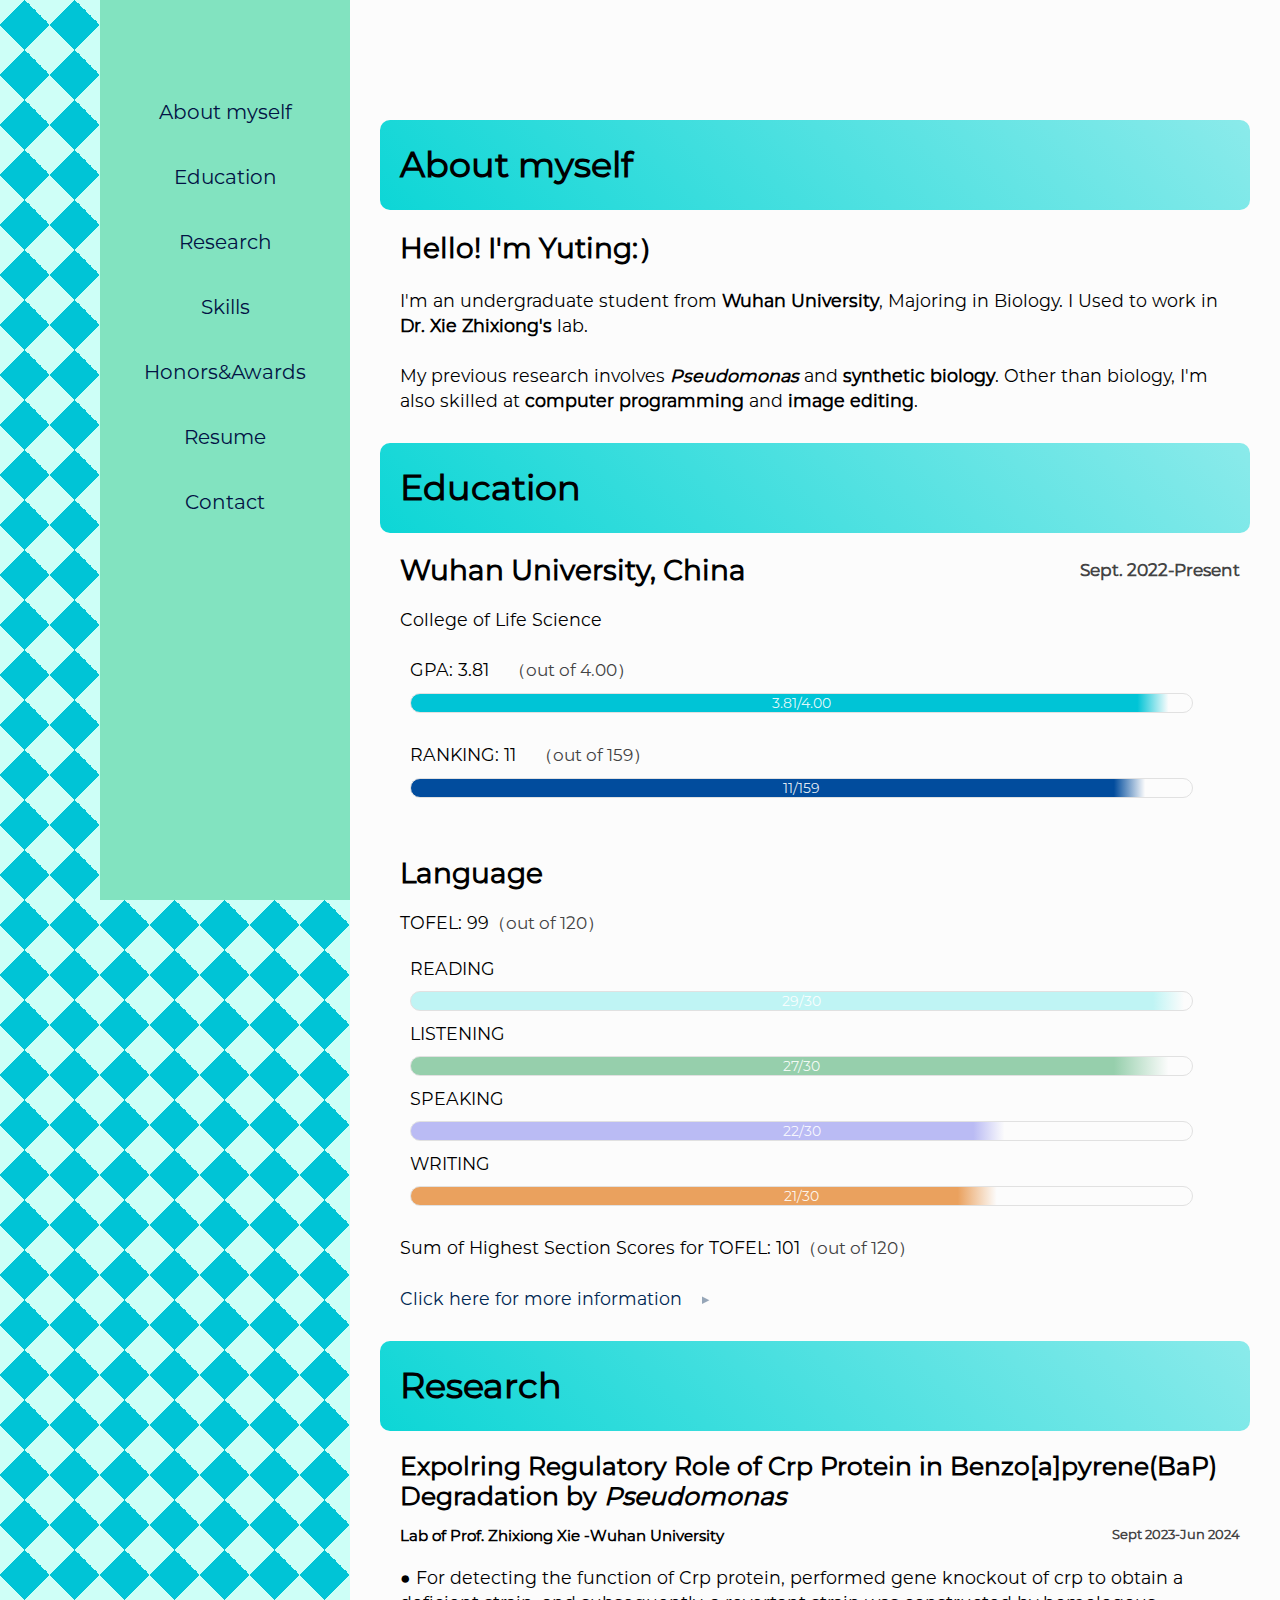
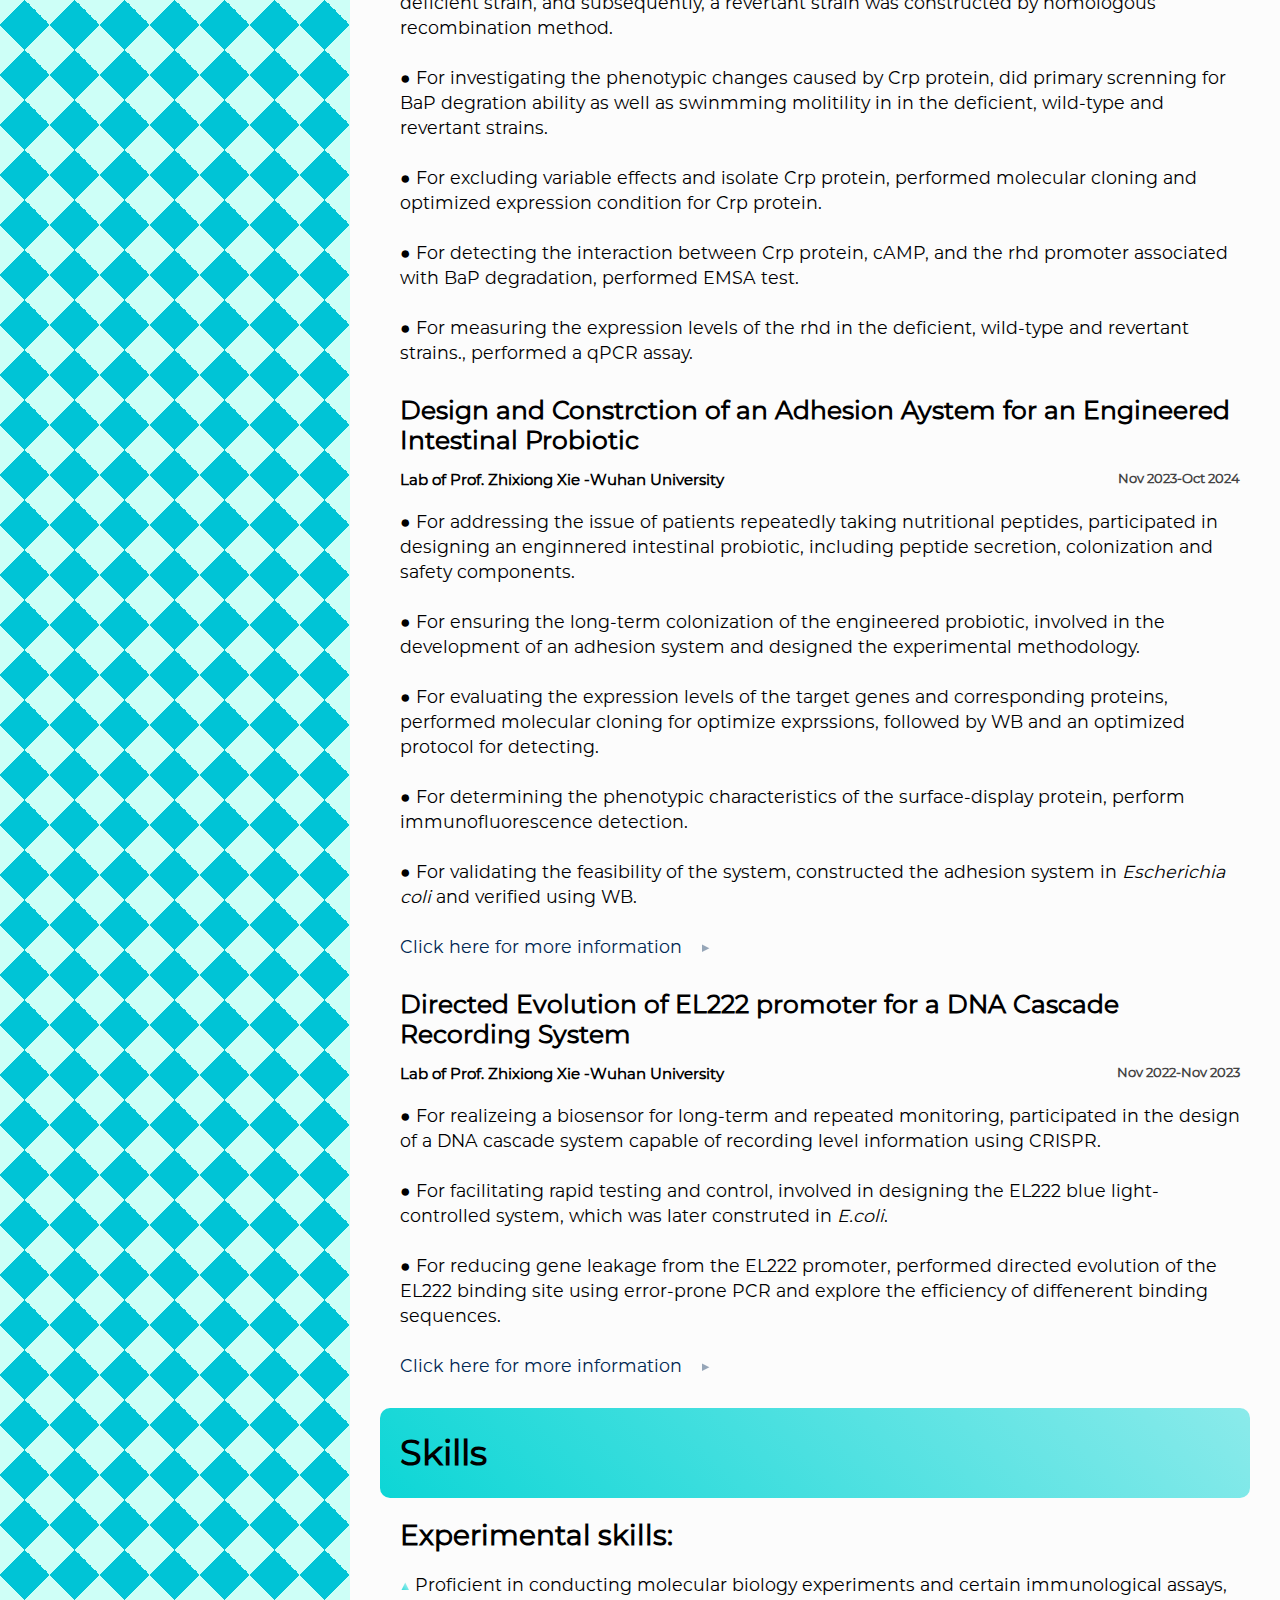
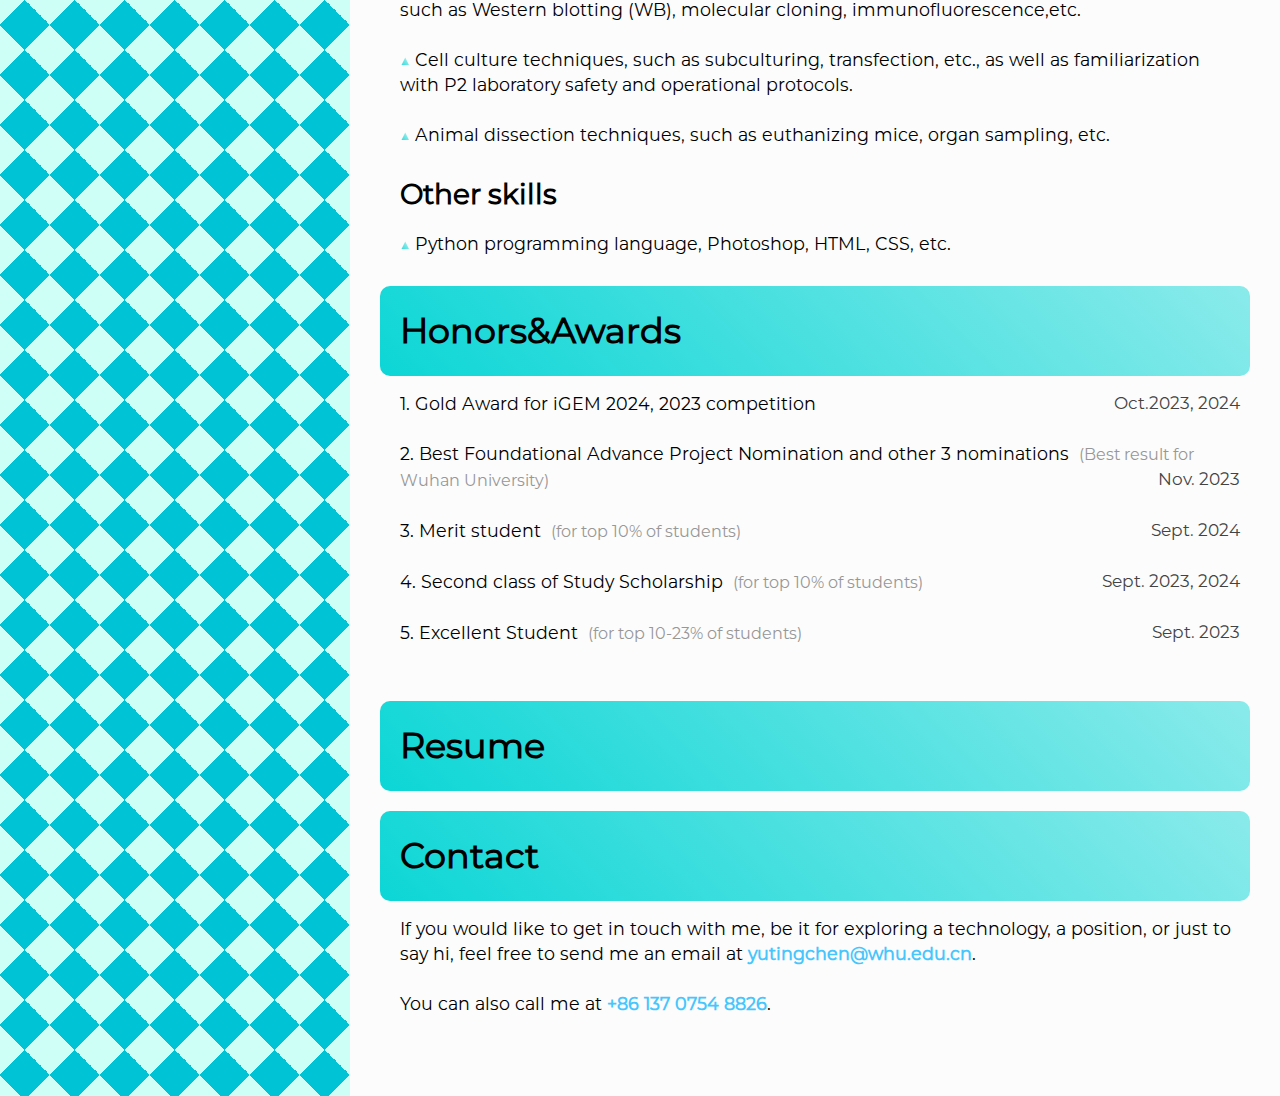
==== index.html @ 960530ab "Add files via upload" ====
<!DOCTYPE html>
<html lang="en">
<head>
    <meta charset="UTF-8">
    <meta name="viewport" content="width=device-width, initial-scale=1.0">
    <meta name="author" content="Yuting Chen">
    <meta name = "description" content="Yuting Chen">
    <title>Yuting Chen's Website</title>
    <link rel="stylesheet"  href="style.css">
</head>
<body>
    <!--       header       -->
    <header> 
        <!--<a href="#" class="logo">Logo</a>-->
        <div id="toggle"  onclick="toggle()"></div>
    </header> 

    <!--       Navigation     -->
    <div id="navigation" >
        <ul>
           <li><a href="#About-myself">About myself</a></li> 
           <li><a href="#Education">Education</a></li> 
           <li><a href="#Research">Research</a></li> 
           <li><a href="#Skills">Skills</a></li> 
           <li><a href="#Honors-Awards">Honors&Awards</a></li>
           <li><a href="#Resume">Resume</a></li> 
           <li><a href="#Contact">Contact</a></li> 
        </ul>
    </div>

    <!-- maintext -->
    <main id="main">
    <section id="About-myself">
        <h1> About myself </h1>
        <h2>Hello! I'm Yuting:） </h2>
        <p>
            I'm an undergraduate student from <b>Wuhan University</b>, Majoring in Biology. I Used to work in <b>Dr. Xie Zhixiong's</b> lab.<br><br>
            My previous research involves <b><em>Pseudomonas</em></b> and <b>synthetic biology</b>. 

            Other than biology, I'm also skilled at <b>computer programming</b> and <b>image editing</b>.
        </p>
    </section>
    <section id="Education">
        <h1> Education </h1>
        <h2>Wuhan University, China<span style=" color: rgb(67, 67, 67); font-size:17px; float:right;position: relative; top: 7px;">Sept. 2022-Present</span></h2>
        <p>College of Life Science<br><br>
        <span class="tag-1">GPA: 3.81</span><span style=" color: rgb(67, 67, 67); font-size:17px;">（out of 4.00）</span>
        </p>
        <div class="rectangle rectangle-GPA">3.81/4.00</div><br>
        <p>
        <span class="tag-1">RANKING: 11</span><span style=" color: rgb(67, 67, 67); font-size:17px;">（out of 159）</span>
        </p>
        <div class="rectangle rectangle-ranking">11/159</div><br>
        <br>
        <h2>Language</h2>
        <p>TOFEL: 99<span style=" color: rgb(67, 67, 67); font-size:17px;">（out of 120）</span></p>
        <p class="tag-2">READING</p>
        <div class="rectangle rectangle-read">29/30</div>
        <p class="tag-2">LISTENING</p>
        <div class="rectangle rectangle-listen">27/30</div>
        <p class="tag-2">SPEAKING</p>
        <div class="rectangle rectangle-speak">22/30</div>
        <p class="tag-2">WRITING</p>
        <div class="rectangle rectangle-write">21/30</div>
        <br>
        <p>Sum of Highest Section Scores for TOFEL: 101<span style=" color: rgb(67, 67, 67); font-size:17px;">（out of 120）</span><br><br>
            <a href="TOEFL-YutingChen.pdf"target="_blank">Click here for more information</a></p>

    
    </section>
    <section id="Research">
        <h1> Research </h1>
        <h2>Expolring Regulatory Role of Crp Protein in Benzo[a]pyrene(BaP) Degradation by <em>Pseudomonas</em> </h2>   
        <h3>Lab of Prof. Zhixiong Xie -Wuhan University   <span style=" color: rgb(67, 67, 67); font-size:13px;float:right;">Sept 2023-Jun 2024</span>  </h3>
        <p>
            ● For detecting the function of Crp protein, performed gene knockout of crp to obtain a deficient strain, and subsequently, a revertant strain was constructed by homologous recombination method.<br><br>
            ● For investigating the phenotypic changes caused by Crp protein, did primary screnning for BaP degration ability as well as swinmming molitility in in the deficient, wild-type and revertant strains.<br><br>
            ● For excluding variable effects and isolate Crp protein, performed molecular cloning and optimized expression condition for Crp protein.<br><br>
            ● For detecting the interaction between Crp protein, cAMP, and the rhd promoter associated with BaP degradation, performed EMSA test.<br><br>
            ● For measuring the expression levels of the rhd  in the deficient, wild-type and revertant strains., performed a qPCR assay.<br>
        </p>
        <h2>Design and Constrction of an Adhesion Aystem for an Engineered Intestinal Probiotic</h2>
        <h3>Lab of Prof. Zhixiong Xie -Wuhan University  <span style=" color: rgb(67, 67, 67); font-size:13px;float:right;">Nov 2023-Oct 2024</span>  </h3>
        <p>
            ● For addressing the issue of patients repeatedly taking nutritional peptides, participated in designing an enginnered intestinal probiotic, including peptide secretion, colonization and safety components.<br><br>
            ● For ensuring the long-term colonization of the engineered probiotic, involved in the development of an adhesion system and designed the experimental methodology.<br><br>
            ● For evaluating the expression levels of the target genes and corresponding proteins, performed molecular cloning for optimize exprssions, followed by WB and an optimized protocol for detecting.<br><br>
            ● For determining the phenotypic characteristics of the surface-display protein, perform immunofluorescence detection.<br><br>
            ● For validating the feasibility of the system, constructed the adhesion system in <em>Escherichia coli</em> and verified using WB.<br><br>
        <a href="https://2024.igem.wiki/whu-china/"target="_blank">Click here for more information</a>
        </p>
        <h2>Directed Evolution of EL222 promoter for a DNA Cascade Recording System</h2>
        <h3>Lab of Prof. Zhixiong Xie -Wuhan University    <span style=" color: rgb(67, 67, 67); font-size:13px;float:right;">Nov 2022-Nov 2023</span></h3>
        <p>
            ● For realizeing a biosensor for long-term and repeated monitoring, participated in the design of a DNA cascade system capable of recording level information using CRISPR.<br><br>
            ● For facilitating rapid testing and control, involved in designing the EL222 blue light-controlled system, which was later construted in <em>E.coli</em>.<br><br>
            ● For reducing gene leakage from the EL222 promoter, performed directed evolution of the EL222 binding site using error-prone PCR and explore the efficiency of diffenerent binding sequences.<br><br>
            <a href="https://2023.igem.wiki/whu-china/"target="_blank">Click here for more information</a>
        </p>
    </section>

    <section id="Skills">
        <h1> Skills </h1>
        <h2>Experimental skills:</h2>
        <p><span class="gradient-text">▲</span> Proficient in conducting molecular biology experiments and certain immunological assays, such as Western blotting (WB), molecular cloning, immunofluorescence,etc.<br><br>
           <span class="gradient-text">▲</span> Cell culture techniques, such as subculturing, transfection, etc., as well as familiarization with P2 laboratory safety and operational protocols.<br><br>
           <span class="gradient-text">▲</span> Animal dissection techniques, such as euthanizing mice, organ sampling, etc.<br>
        </p>
        <h2>Other skills</h2>
        <p><span class="gradient-text">▲</span> Python programming language, Photoshop, HTML, CSS, etc.
        </p>
    </section>

    <section id="Honors-Awards">
        <h1> Honors&Awards </h1>
        <p> 1. Gold Award for iGEM 2024, 2023 competition<span style=" color: rgb(67, 67, 67); font-size:17px; float:right; top: 1px;">Oct.2023, 2024</span>     <br><br>
            2. Best Foundational Advance Project Nomination and other 3 nominations <span class="Supplementary">(Best result for Wuhan University)</span><span style=" color: rgb(67, 67, 67); font-size:17px; float:right; top: 1px;">Nov. 2023</span><br><br>
            3. Merit student <span class="Supplementary">(for top 10% of students)</span><span style=" color: rgb(67, 67, 67); font-size:17px; float:right; top: 1px;">Sept. 2024</span><br><br>
            4. Second class of Study Scholarship <span class="Supplementary">(for top 10% of students)</span><span style=" color: rgb(67, 67, 67); font-size:17px; float:right; top: 1px;">Sept. 2023, 2024</span><br><br>
            5. Excellent Student <span class="Supplementary">(for top 10-23% of students)</span><span style=" color: rgb(67, 67, 67); font-size:17px; float:right; top: 1px;">Sept. 2023</span><br><br>
             </p>
    </section>    
    <section id="Resume">
        <h1> Resume </h1>
    </section>  
    <section id="Contact">
        <h1> Contact </h1>
        <p>If you would like to get in touch with me, be it for exploring a technology, a position, or just to say hi, feel free to send me an email at <span style="font-weight: bold; color: rgb(70, 198, 253);">yutingchen@whu.edu.cn</span>.<br><br>
        You can also call me at <span style="font-weight: bold; color: rgb(70, 198, 253);">+86 137 0754 8826</span>.
        </p>
     
    </section>     
    </main>
    <!--maintext-->
    <footer>
    </footer>
    <!-- 引用外部 JavaScript 文件 -->
    <script src="script.js"></script>
</body>
</html>
---- style.css ----
/* 导入自定义字体 */
@font-face {
  font-family: 'Montserrat-Regular'; /* 给自定义字体起个名字 */
  src: url('Montserrat-Regular.otf') format('woff2');    /* 设置字体文件的路径 */
  font-weight: normal;  /* 设置字体粗细 */
  font-style: normal;   /* 设置字体样式 */
}

*{
    padding:0;
    margin:0;
    box-sizing:border-box;
}
header
{
  position: fixed;  /*  使得header永远在上面    */
  top: 0;
  left: 0;
  height:80px;
  width: 100%;
  background-color: rgba(5, 79, 94, 0.8);
  display:flex;
  justify-content:space-between;
  padding: 40px  100px;
  z-index:10000;                        /*z-index 是一个控制元素堆叠顺序*/                     
  transform:translateY(-100%);          /* 初始时让 header 从视口上方隐藏 */
  opacity:0;                            /*初始状态透明*/
  transition: transform 0.6s ease-in-out, opacity 1s ease-in-out;   /* 渐变 */
}
header.show{
    transform:translateY(0);             /* 激活后，header 滑动到正常位置 */
    opacity: 1;
}


/* Toggle button */
header #toggle
{
    position:absolute;             /*相对于header定位*/
    width:30px;
    height:30px;
    top:20px;                       /* 定位到父元素的垂直中心线 */
    /*transform:translateY(-50%);   */
    cursor:pointer;                   /*改变鼠标指针的样式。它通常用于链接可交互元素*/
    transition: transform 0.6s ease-in-out;   /*添加过度效果  */
  }
header #toggle:before {
    content:"";
    position:absolute;
    top: 7px;
    width: 30px;
    height:3px;
    background: #FCF8EC;
    transition: box-shadow 0.6s ease,background-color 0.6s ease; /*transform 0.6s ease-in-out, left 0.3s ease-in-out; /* 确保伪元素也有过渡 */
}

header #toggle:after{
  content:"";
  position:absolute;
  top: 25px;
  width: 30px;
  height:3px;
  background: #FCF8EC;
  transition: box-shadow 0.6s ease,background-color 0.6s ease; /*transform 0.6s ease-in-out, left 0.3s ease-in-out; /* 确保伪元素也有过渡 */
}

/*Toggle active  
header #toggle.active:before {
  /*transform: translateX(200px);
  top: 50%;
  left: 50%;
  transform: translate(-50%, -50%) rotate(45deg) ;    
  box-shadow:0 0 15px 5px rgba(156, 255, 253, 0.797);
}

header #toggle.active:after {
  /*transform: translateX(200px);
  /*top: 50%;
  left: 50%;
  transform: translate(-50%, -50%) rotate(-45deg) ;    
  box-shadow:0 0 15px 5px rgba(156, 255, 253, 0.797);
}          */       
header #toggle:hover:before,
header #toggle:hover:after{
  box-shadow: 0 0 15px 5px rgba(255, 255, 255, 0.914)
}

/*改变为只有header的toggle移动*/
header #toggle.active{
  transform: translateX(200px);
}


/*--------------Navigation-------------------*/
#navigation{
  position:fixed;
  top:80px;
  left:-200px;      /*默认隐藏*/
  width: 300px;
  height:100vh;    /* vh表示视口高度 */
  background-color: rgb(130, 227, 192);
  transition:left 0.6s ease;
}
#navigation ul{
  list-style-type:none;   /*去掉默认原点*/
  margin:50px 0 0 0;
}
#navigation ul li{   
  margin:40px 20px 40px 20px;   /*给每个列表增添间距*/
}

#navigation ul li a{
  text-decoration:none;
  color:#021345;
  font-family:"Montserrat-Regular";
  font-size:20px;
  line-height:25px;
  position:relative;     /* 为了让伪元素相对于a元素定位 */
}
/*hover颜色变化*/
#navigation ul li a:hover{
  color:#ffffff;
}
/* 鼠标悬停时添加下划线，带有动画效果 */
#navigation ul li a::after {
  content: '';
  position: absolute;
  bottom: 0;
  left: 0;
  width: 100%;
  height: 2px;
  background-color: rgb(234, 251, 252);
  transform: scaleX(0);
  transform-origin: bottom right;
  transition: transform 0.3s ease-in-out;
}
#navigation ul li a:hover::after{
  transform: scaleX(1);
  transform-origin: bottom left;
}

#navigation.active{
  left:0;
}

/*----------------- Main content------------------- */
main{
  position:relative;
  width:100%;
  min-height:100vh;
  padding:100px 30px 70px 30px;
  background-color: rgb(252, 252, 252);
  transition: transform 0.6s ease-in-out, left 0.3s ease-in-out;
}
main.active{
  transform: translateX(200px);
}
body{
  font-family:"Montserrat-Regular";
  background: linear-gradient(135deg, rgb(205, 255, 247)25%, transparent 25%) 0 0,
              linear-gradient(225deg, rgb(205, 255, 247) 25%, transparent 25%) 0 0,
              linear-gradient(45deg, rgb(207, 255, 247) 25%, transparent 25%) 0 0,
              linear-gradient(315deg, rgb(205, 255, 247) 25%, transparent 25%) 0 0;
    background-size: 50px 50px;
    background-color: rgb(0, 196, 214); /* 背景 */
}
p{
  font-size:17.5px;
  padding:10px 10px 10px 20px;
  line-height:25px;
  font-family:"Montserrat-Regular";
}
h1{
  font-size:35px;
  line-height:2;
  padding:10px 20px 10px 20px;
  margin:20px 0 0 0;
  background: linear-gradient(45deg, #01d4d4, #fdfdfd);
  border-radius:10px;
  background-size: 200% 200%;
  animation: gradientMove 3s infinite alternate;
  font-weight:bold;
}
/*h1动态效果*/
@keyframes gradientMove {
  0% { background-position: 0% 50%; }
  100% { background-position: 100% 50%; }
}
h2{
  font-size:28px;
  padding:20px 10px 10px 20px;
  font-family:"Montserrat-Regular";
}
a{
  text-decoration: none; /* 去掉下划线 */
  color:#002853;
  position: relative; /* 为伪元素的绝对定位提供相对定位基准 */
}
a::after {
  content: "▶"; /* 右箭头 */
  position: absolute;
  left: 300px; /* 初始位置 */
  opacity: 0.4; /* 默认隐藏 */
  transition: transform 0.3s ease, opacity 0.3s ease;
  transform: translateX(0); /* 初始位置 */
}
a:hover {
  color: #0056b3; /* 悬停时变色 */
}
a:hover::after {
  transform: translateX(100px); /* 初始位置 */ /* 向右移动 */
  opacity: 1; /* 显示箭头 */
}

.gradient-text {
  background: linear-gradient(45deg, #01d4d4, #fdfdfd);
  -webkit-background-clip: text;
  -webkit-text-fill-color: transparent;
  display: inline-block; /* 让文字不换行 */
  white-space: nowrap; /* 防止自动换行 */
  line-height: 1; /* 让行距与字体高度一致 */
}
.Supplementary{
  font-size:16px;
  color: rgb(151, 151, 151);
  margin-left:5px;
}

/*Education部分*/
.rectangle {
  margin-top:0px;
  padding-top:0px;
  margin-left:30px;
  width: 90%;               /* 长方形宽度 */
  height: 20px;              /* 长方形高度 */
  border: 1.5px solid rgb(225, 225, 225);    /* 细边框 */
  border-radius:10px;

  display:flex;
  justify-content:center;
  align-items:center;
  text-align:center;
  font-size:14px;
}
.rectangle-GPA{
  background: linear-gradient(to right, 
                              rgb(0, 196, 214) 93%,  /* 80% 部分为蓝色 */
                              rgba(0, 196, 214, 0)97%,  /* 1/3 部分为透明 */
                              rgba(0, 196, 214, 0) 100%);
  color:rgba(255, 255, 255, 0.901);
}
.rectangle-ranking{
  background: linear-gradient(to right, 
                              rgb(1, 76, 157) 90%,  /* 80% 部分为蓝色 */
                              rgba(1, 76, 157, 0)94%,  /* 1/3 部分为透明 */
                              rgba(1, 76, 157, 0) 100%);
  color:rgba(255, 255, 255, 0.901);
}
.rectangle-read{
  background: linear-gradient(to right, 
                              rgb(191, 244, 244) 95%, 
                              rgba(191, 244, 244, 0)99%,  
                              rgba(191, 244, 244, 0) 100%);
  color:rgba(255, 255, 255, 0.901);
}
.rectangle-listen{
  background: linear-gradient(to right, 
                              rgb(150, 207, 172) 90%, 
                              rgba(150, 207, 172, 0)97%,  
                              rgba(150, 207, 172, 0) 100%);
  color:rgba(255, 255, 255, 0.901);
}
.rectangle-speak{
  background: linear-gradient(to right, 
                              rgb(186, 187, 244) 72%, 
                              rgba(186, 187, 244, 0)76%,  
                              rgba(186, 187, 244, 0) 100%);
  color:rgba(255, 255, 255, 0.901);
}
.rectangle-write{
  background: linear-gradient(to right, 
                              rgb(234, 161, 94) 70%, 
                              rgba(234, 161, 94, 0)75%,  
                              rgba(234, 161, 94, 0) 100%);
  color:rgba(255, 255, 255, 0.901);
}
.tag-1{
  padding:10px 20px 0 10px;
}
.tag-2{
  padding-left:30px;
}

#Research h2{
  font-size:25px;
}
#Research h3{
  font-size:15px;
  padding:5px 10px 10px 20px;
}
#Honors-Awards p{
  margin-top:5px;
}
#Contact p{
  margin-top:5px;
}

/* 响应式设计-PC端 */
@media (min-width:820px){
  #navigation{
    top:0;
    height:100vh;
    left:100px;
    width:250px;
    padding-top:50px;
  }
  #navigation ul{
    text-align:center;
  }
  main{
    width: calc(100% - 350px); /* 让内容自适应，避免溢出 */
    margin-left: 350px; /* 保证和导航栏对齐 */
    max-width: 1200px;
    transition: none; /* 取消动画，防止跳动 */
    overflow-x: hidden; /* 防止水平滚动条 */
  }
  header #toggle{
    display:none;
  }
  header{
    top:-200px;
  }
}

@media (min-width:1400px){
  main{
    padding-right:100px;
    padding-left:100px;
  }
}
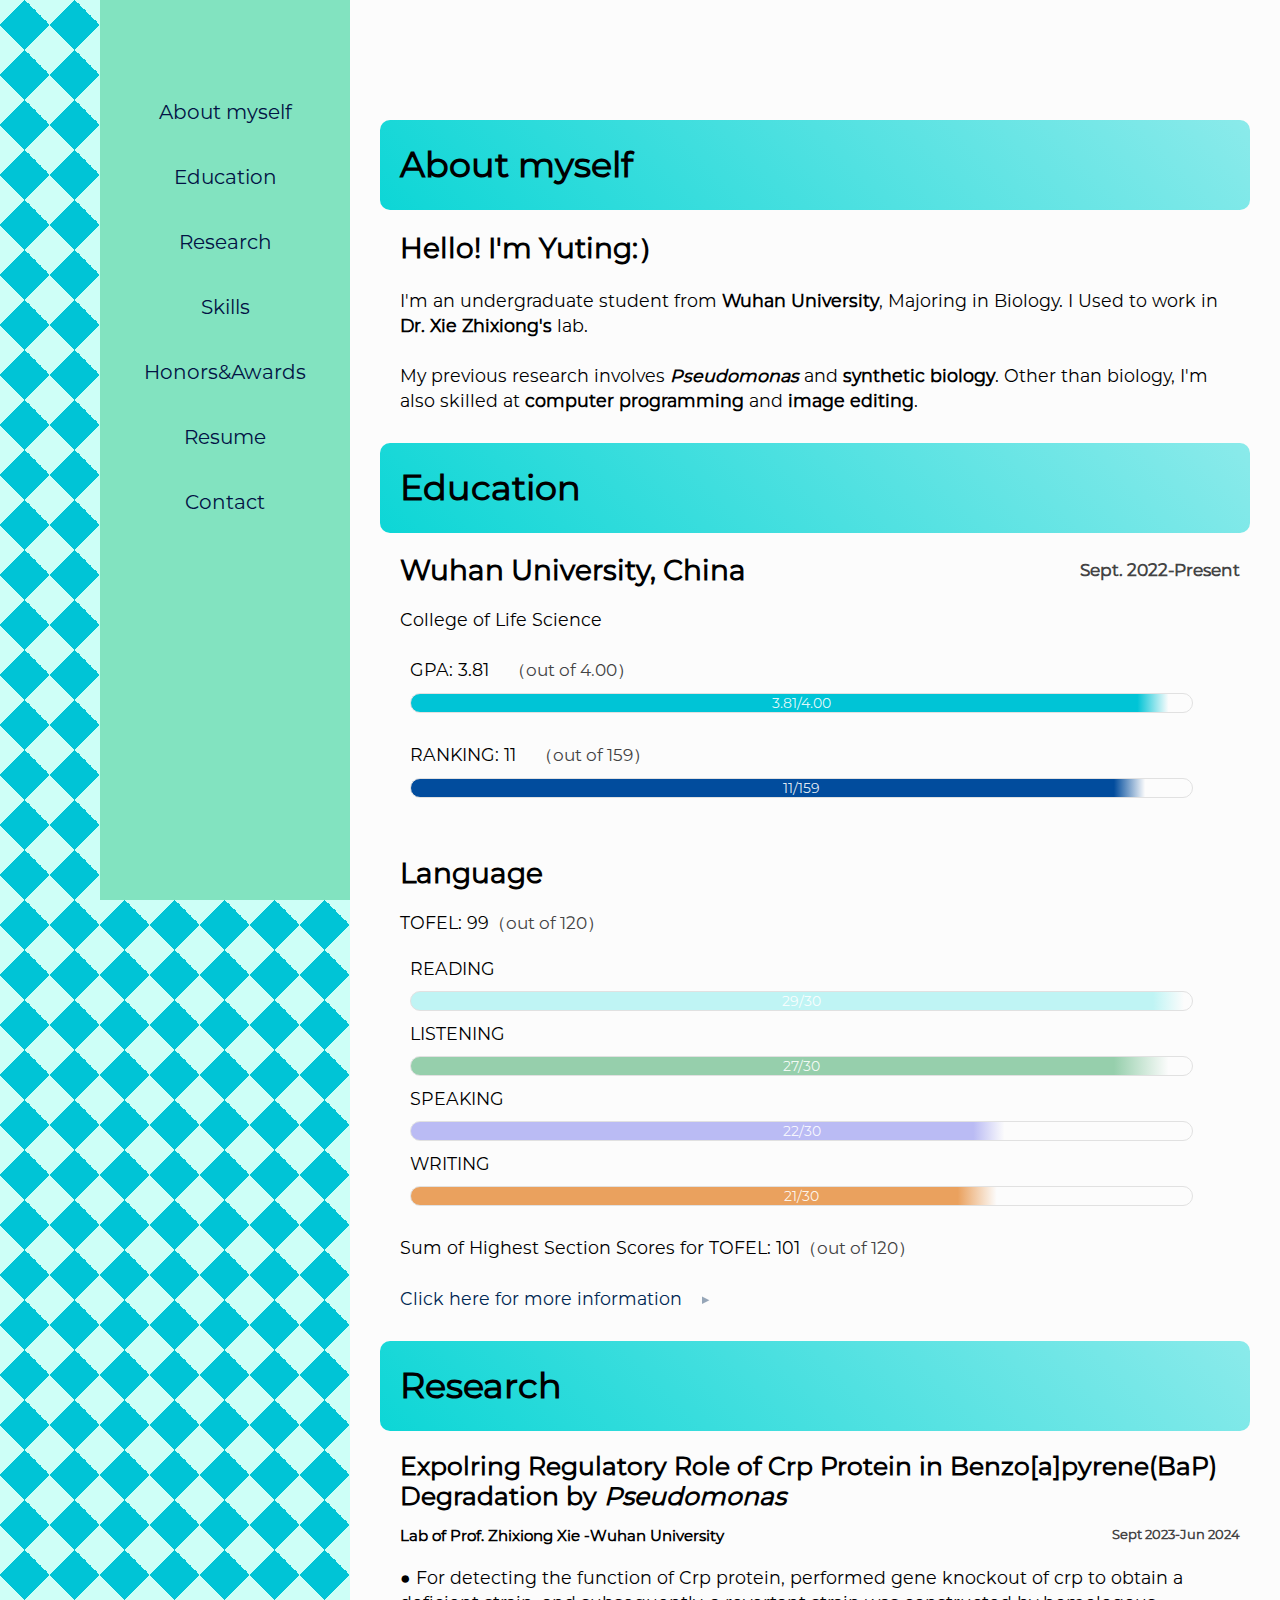
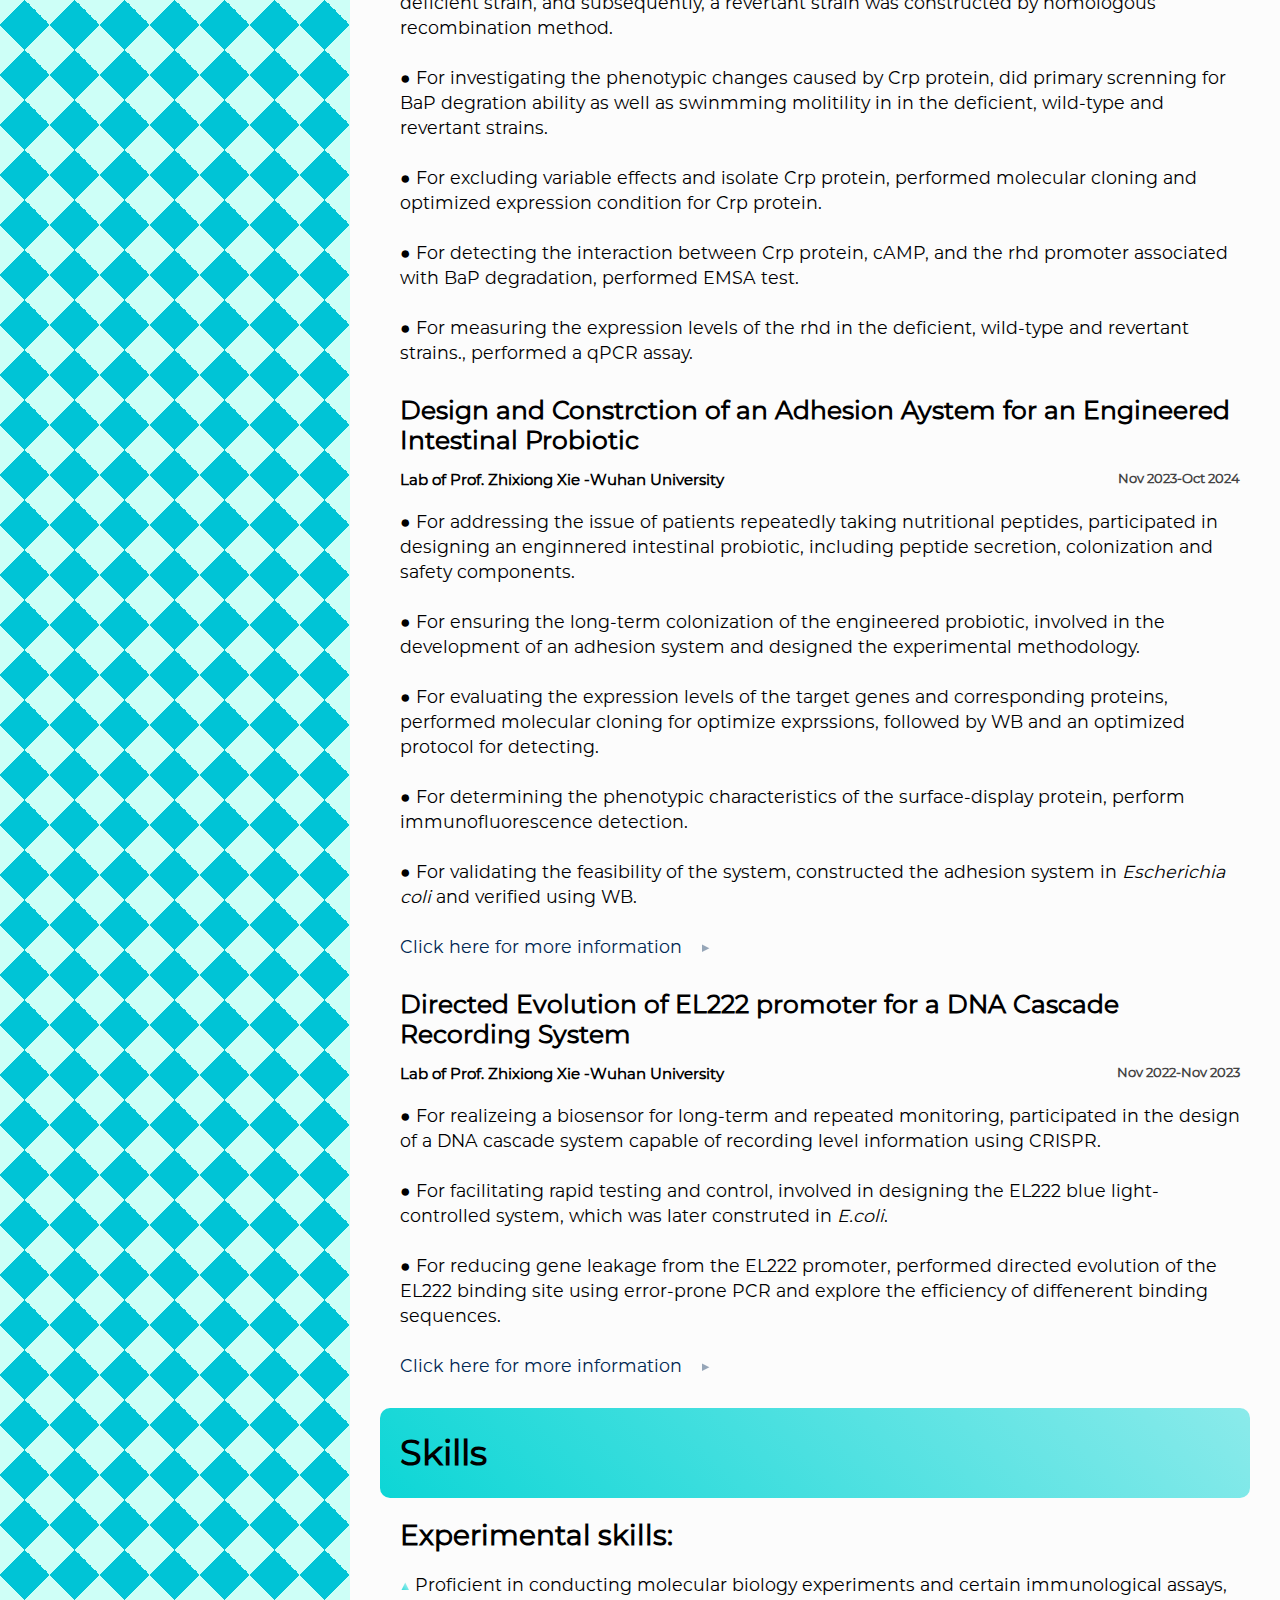
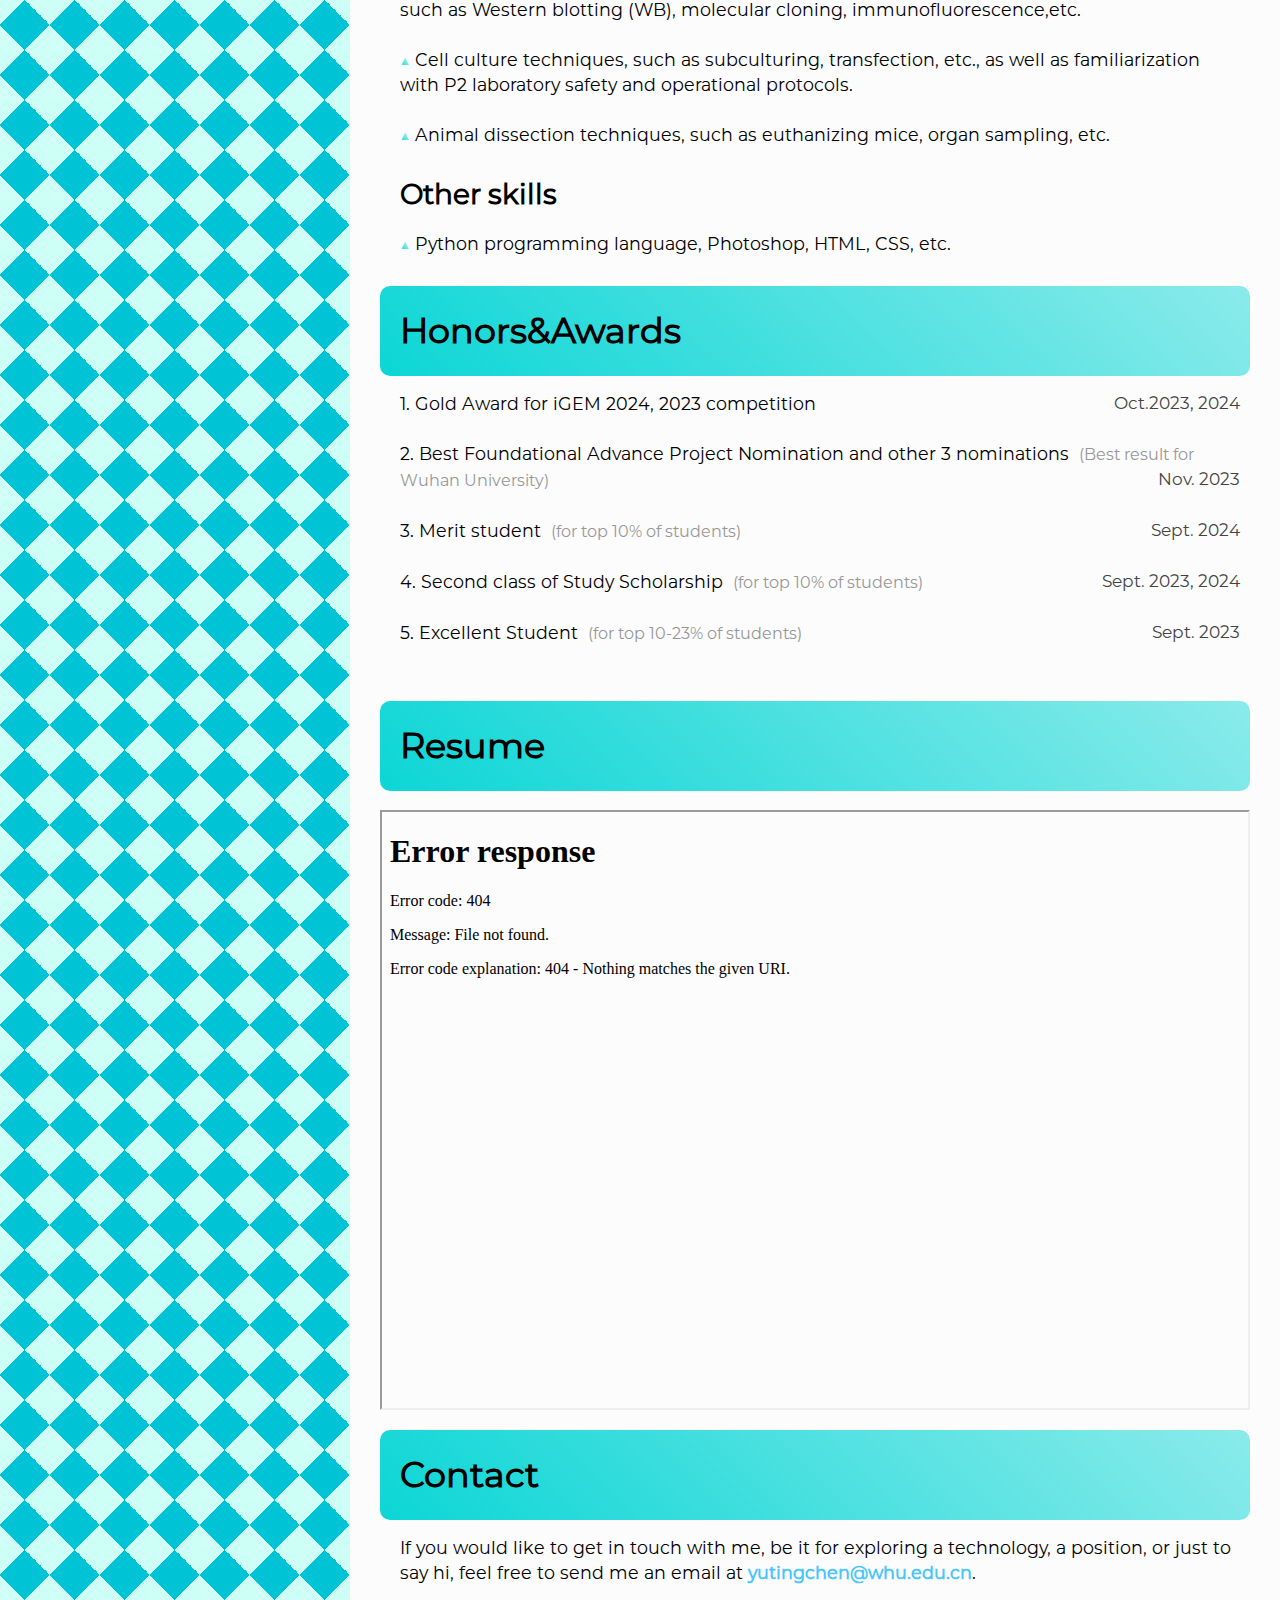
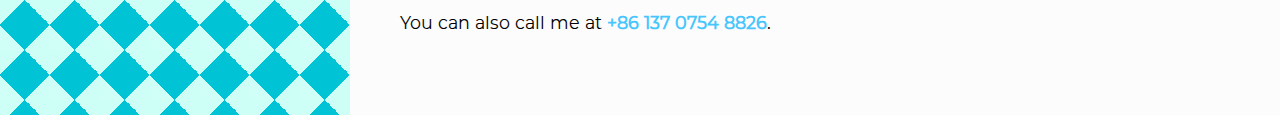
==== commit e3602952: "1234" ====
--- a/index.html
+++ b/index.html
@@ -6,6 +6,7 @@
     <meta name="author" content="Yuting Chen">
     <meta name = "description" content="Yuting Chen">
     <title>Yuting Chen's Website</title>
+    <link rel="icon" type="image/png" href="Logo.png">
     <link rel="stylesheet"  href="style.css">
 </head>
 <body>
@@ -122,6 +123,10 @@
     </section>    
     <section id="Resume">
         <h1> Resume </h1>
+        <br>
+        <div class="pdf-container">
+        <iframe src="CV-Yuting Chen.pdf" width="100%" height="600px"></iframe>
+        </div>
     </section>  
     <section id="Contact">
         <h1> Contact </h1>
--- a/style.css
+++ b/style.css
@@ -301,6 +301,11 @@
 #Honors-Awards p{
   margin-top:5px;
 }
+.pdf-container {
+  display: flex;
+  justify-content: center; /* 水平居中 */
+  align-items: center; /* 垂直居中 */
+}
 #Contact p{
   margin-top:5px;
 }
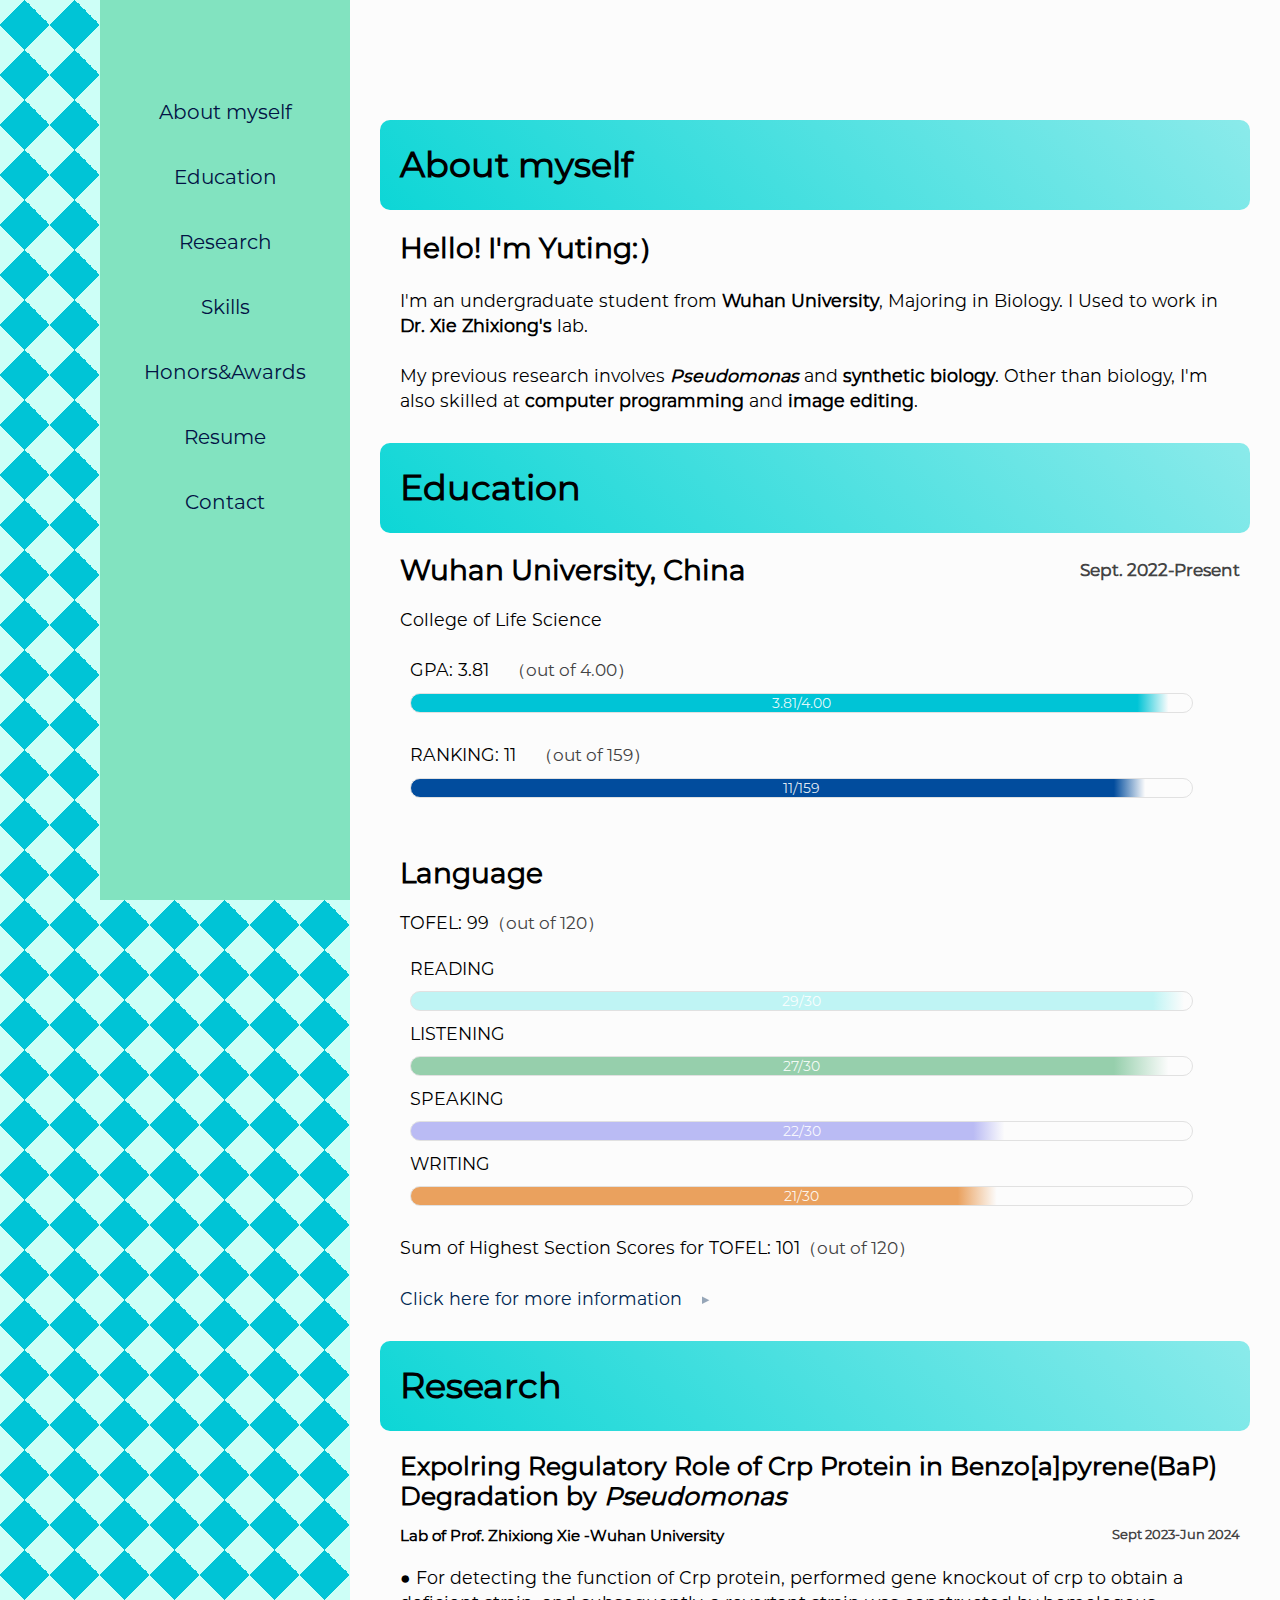
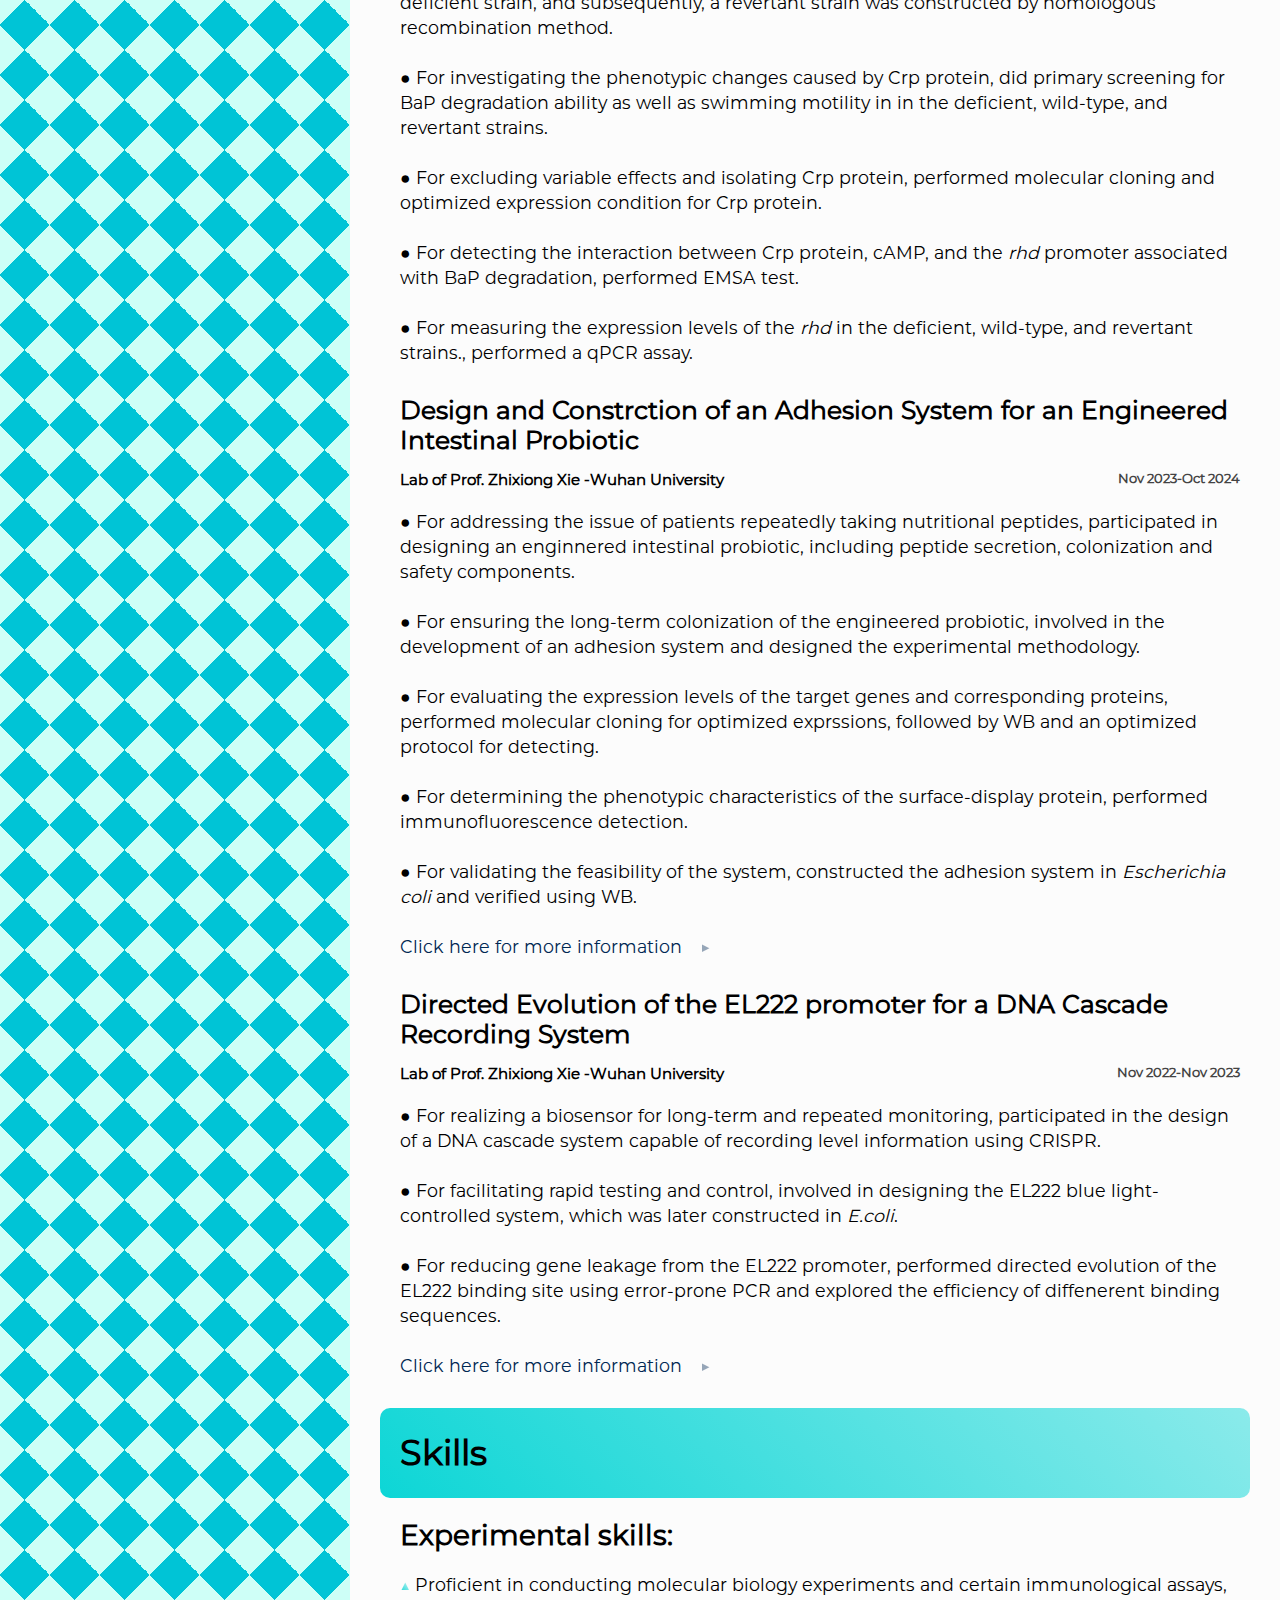
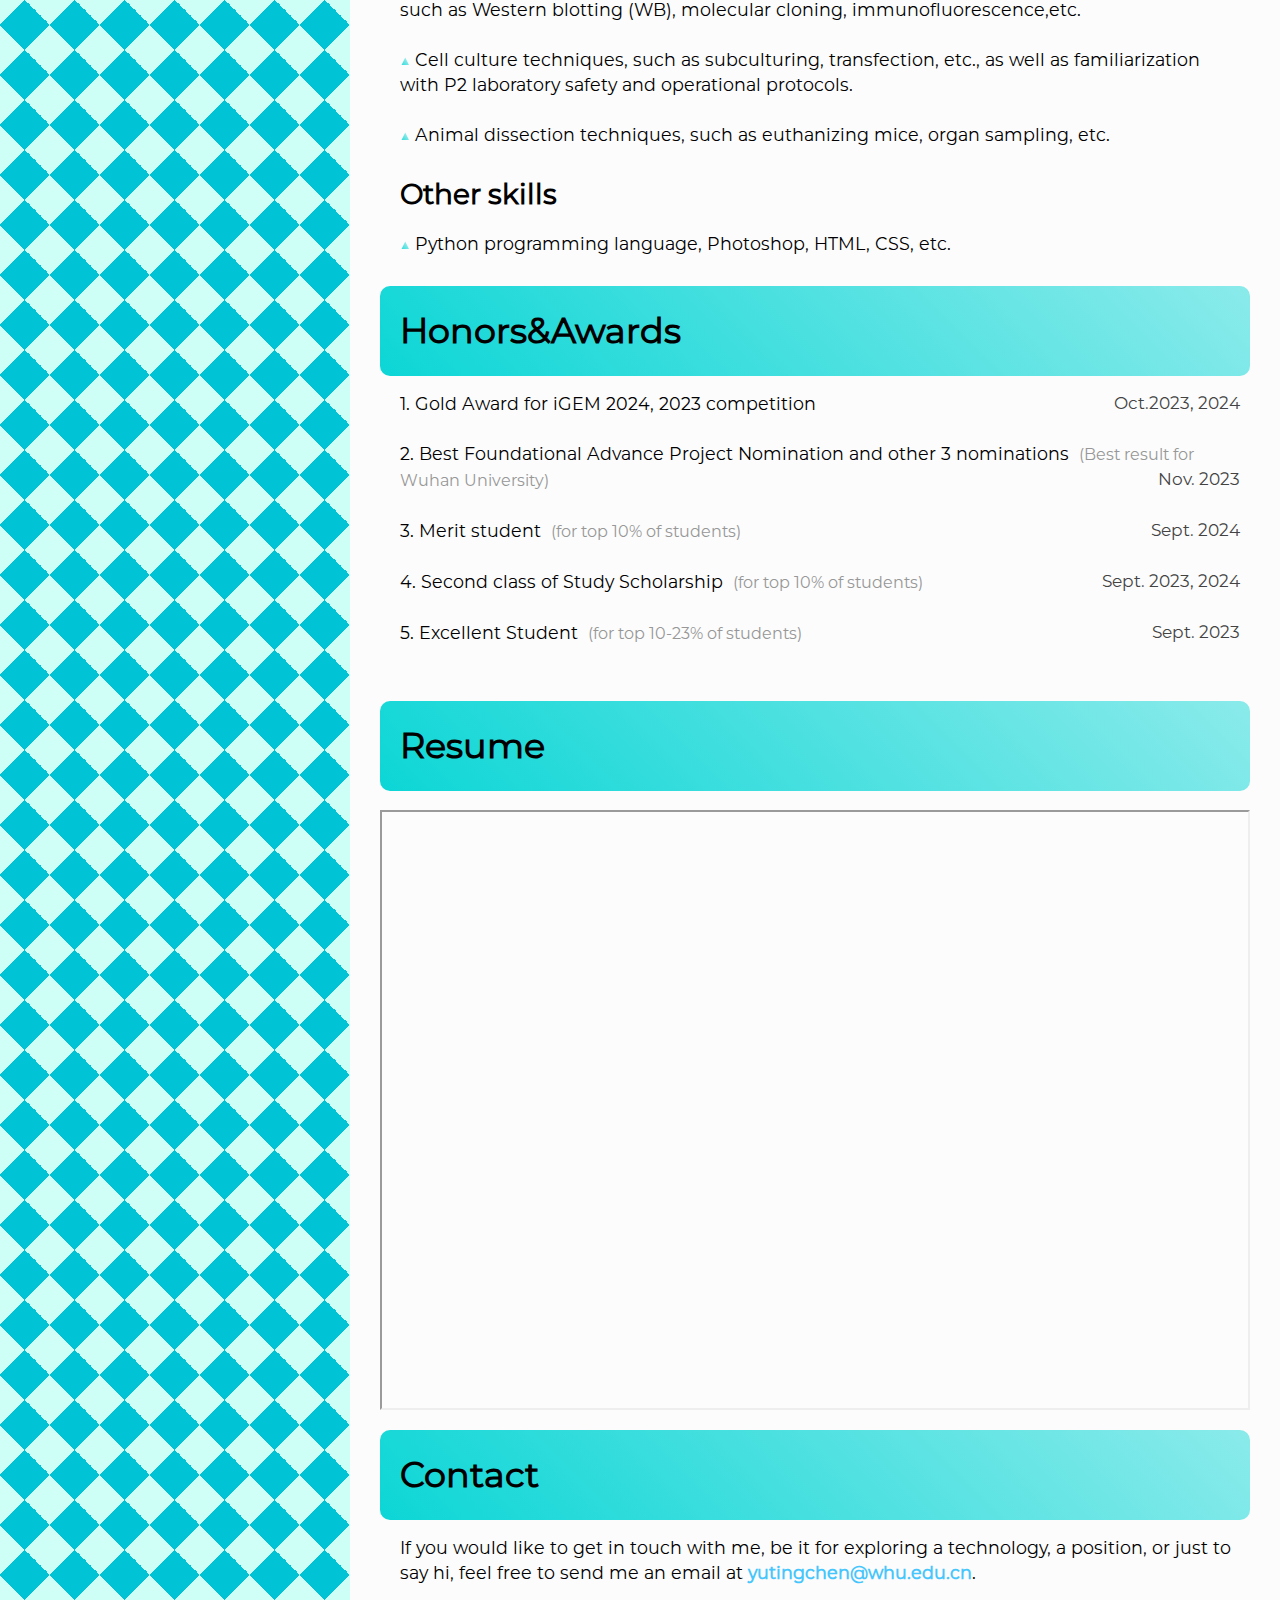
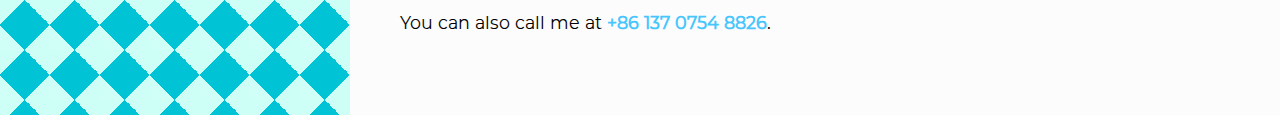
==== commit 36c4eb90: "11111" ====
--- a/index.html
+++ b/index.html
@@ -75,27 +75,27 @@
         <h3>Lab of Prof. Zhixiong Xie -Wuhan University   <span style=" color: rgb(67, 67, 67); font-size:13px;float:right;">Sept 2023-Jun 2024</span>  </h3>
         <p>
             ● For detecting the function of Crp protein, performed gene knockout of crp to obtain a deficient strain, and subsequently, a revertant strain was constructed by homologous recombination method.<br><br>
-            ● For investigating the phenotypic changes caused by Crp protein, did primary screnning for BaP degration ability as well as swinmming molitility in in the deficient, wild-type and revertant strains.<br><br>
-            ● For excluding variable effects and isolate Crp protein, performed molecular cloning and optimized expression condition for Crp protein.<br><br>
-            ● For detecting the interaction between Crp protein, cAMP, and the rhd promoter associated with BaP degradation, performed EMSA test.<br><br>
-            ● For measuring the expression levels of the rhd  in the deficient, wild-type and revertant strains., performed a qPCR assay.<br>
+            ● For investigating the phenotypic changes caused by Crp protein, did primary screening for BaP degradation ability as well as swimming motility in in the deficient, wild-type, and revertant strains.<br><br>
+            ● For excluding variable effects and isolating Crp protein, performed molecular cloning and optimized expression condition for Crp protein.<br><br>
+            ● For detecting the interaction between Crp protein, cAMP, and the <em>rhd</em> promoter associated with BaP degradation, performed EMSA test.<br><br>
+            ● For measuring the expression levels of the <em>rhd</em>  in the deficient, wild-type, and revertant strains., performed a qPCR assay.<br>
         </p>
-        <h2>Design and Constrction of an Adhesion Aystem for an Engineered Intestinal Probiotic</h2>
+        <h2>Design and Constrction of an Adhesion System for an Engineered Intestinal Probiotic</h2>
         <h3>Lab of Prof. Zhixiong Xie -Wuhan University  <span style=" color: rgb(67, 67, 67); font-size:13px;float:right;">Nov 2023-Oct 2024</span>  </h3>
         <p>
             ● For addressing the issue of patients repeatedly taking nutritional peptides, participated in designing an enginnered intestinal probiotic, including peptide secretion, colonization and safety components.<br><br>
             ● For ensuring the long-term colonization of the engineered probiotic, involved in the development of an adhesion system and designed the experimental methodology.<br><br>
-            ● For evaluating the expression levels of the target genes and corresponding proteins, performed molecular cloning for optimize exprssions, followed by WB and an optimized protocol for detecting.<br><br>
-            ● For determining the phenotypic characteristics of the surface-display protein, perform immunofluorescence detection.<br><br>
+            ● For evaluating the expression levels of the target genes and corresponding proteins, performed molecular cloning for optimized exprssions, followed by WB and an optimized protocol for detecting.<br><br>
+            ● For determining the phenotypic characteristics of the surface-display protein, performed immunofluorescence detection.<br><br>
             ● For validating the feasibility of the system, constructed the adhesion system in <em>Escherichia coli</em> and verified using WB.<br><br>
         <a href="https://2024.igem.wiki/whu-china/"target="_blank">Click here for more information</a>
         </p>
-        <h2>Directed Evolution of EL222 promoter for a DNA Cascade Recording System</h2>
+        <h2>Directed Evolution of the EL222 promoter for a DNA Cascade Recording System</h2>
         <h3>Lab of Prof. Zhixiong Xie -Wuhan University    <span style=" color: rgb(67, 67, 67); font-size:13px;float:right;">Nov 2022-Nov 2023</span></h3>
         <p>
-            ● For realizeing a biosensor for long-term and repeated monitoring, participated in the design of a DNA cascade system capable of recording level information using CRISPR.<br><br>
-            ● For facilitating rapid testing and control, involved in designing the EL222 blue light-controlled system, which was later construted in <em>E.coli</em>.<br><br>
-            ● For reducing gene leakage from the EL222 promoter, performed directed evolution of the EL222 binding site using error-prone PCR and explore the efficiency of diffenerent binding sequences.<br><br>
+            ● For realizing a biosensor for long-term and repeated monitoring, participated in the design of a DNA cascade system capable of recording level information using CRISPR.<br><br>
+            ● For facilitating rapid testing and control, involved in designing the EL222 blue light-controlled system, which was later constructed in <em>E.coli</em>.<br><br>
+            ● For reducing gene leakage from the EL222 promoter, performed directed evolution of the EL222 binding site using error-prone PCR and explored the efficiency of diffenerent binding sequences.<br><br>
             <a href="https://2023.igem.wiki/whu-china/"target="_blank">Click here for more information</a>
         </p>
     </section>
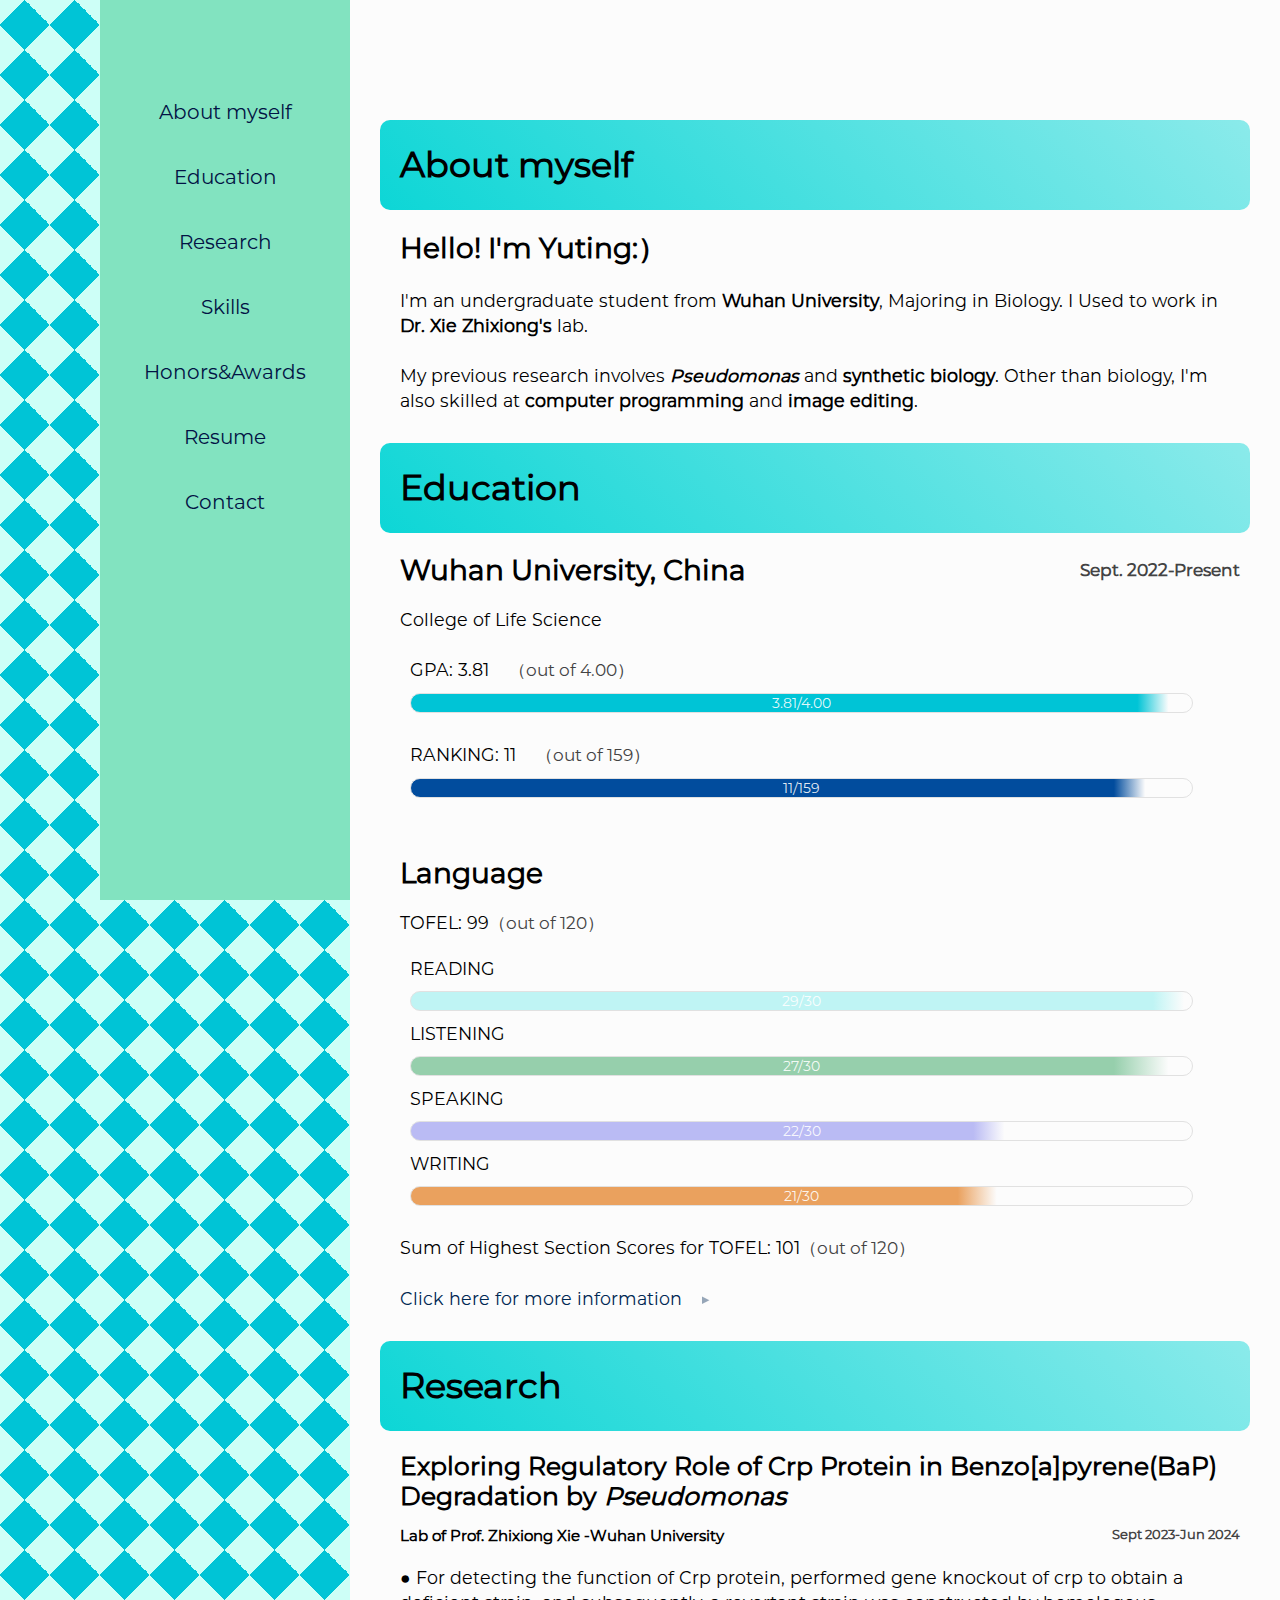
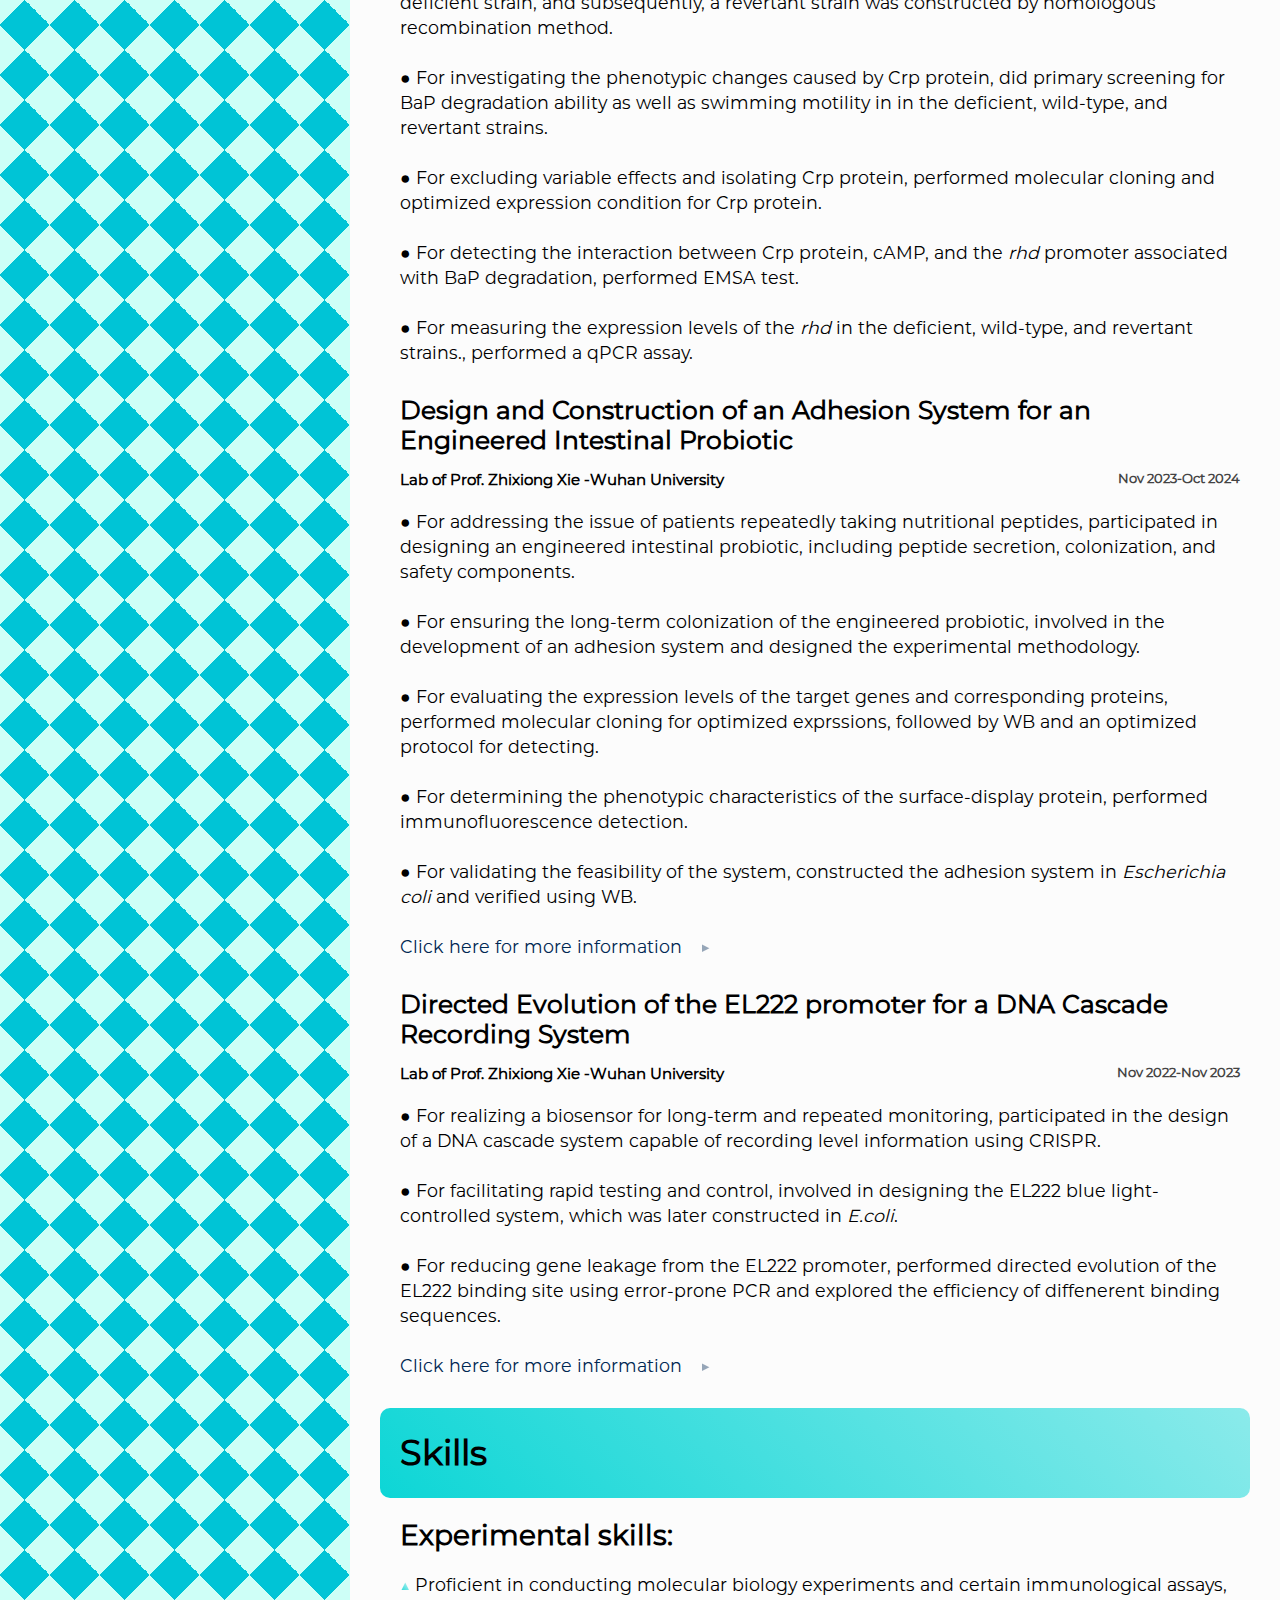
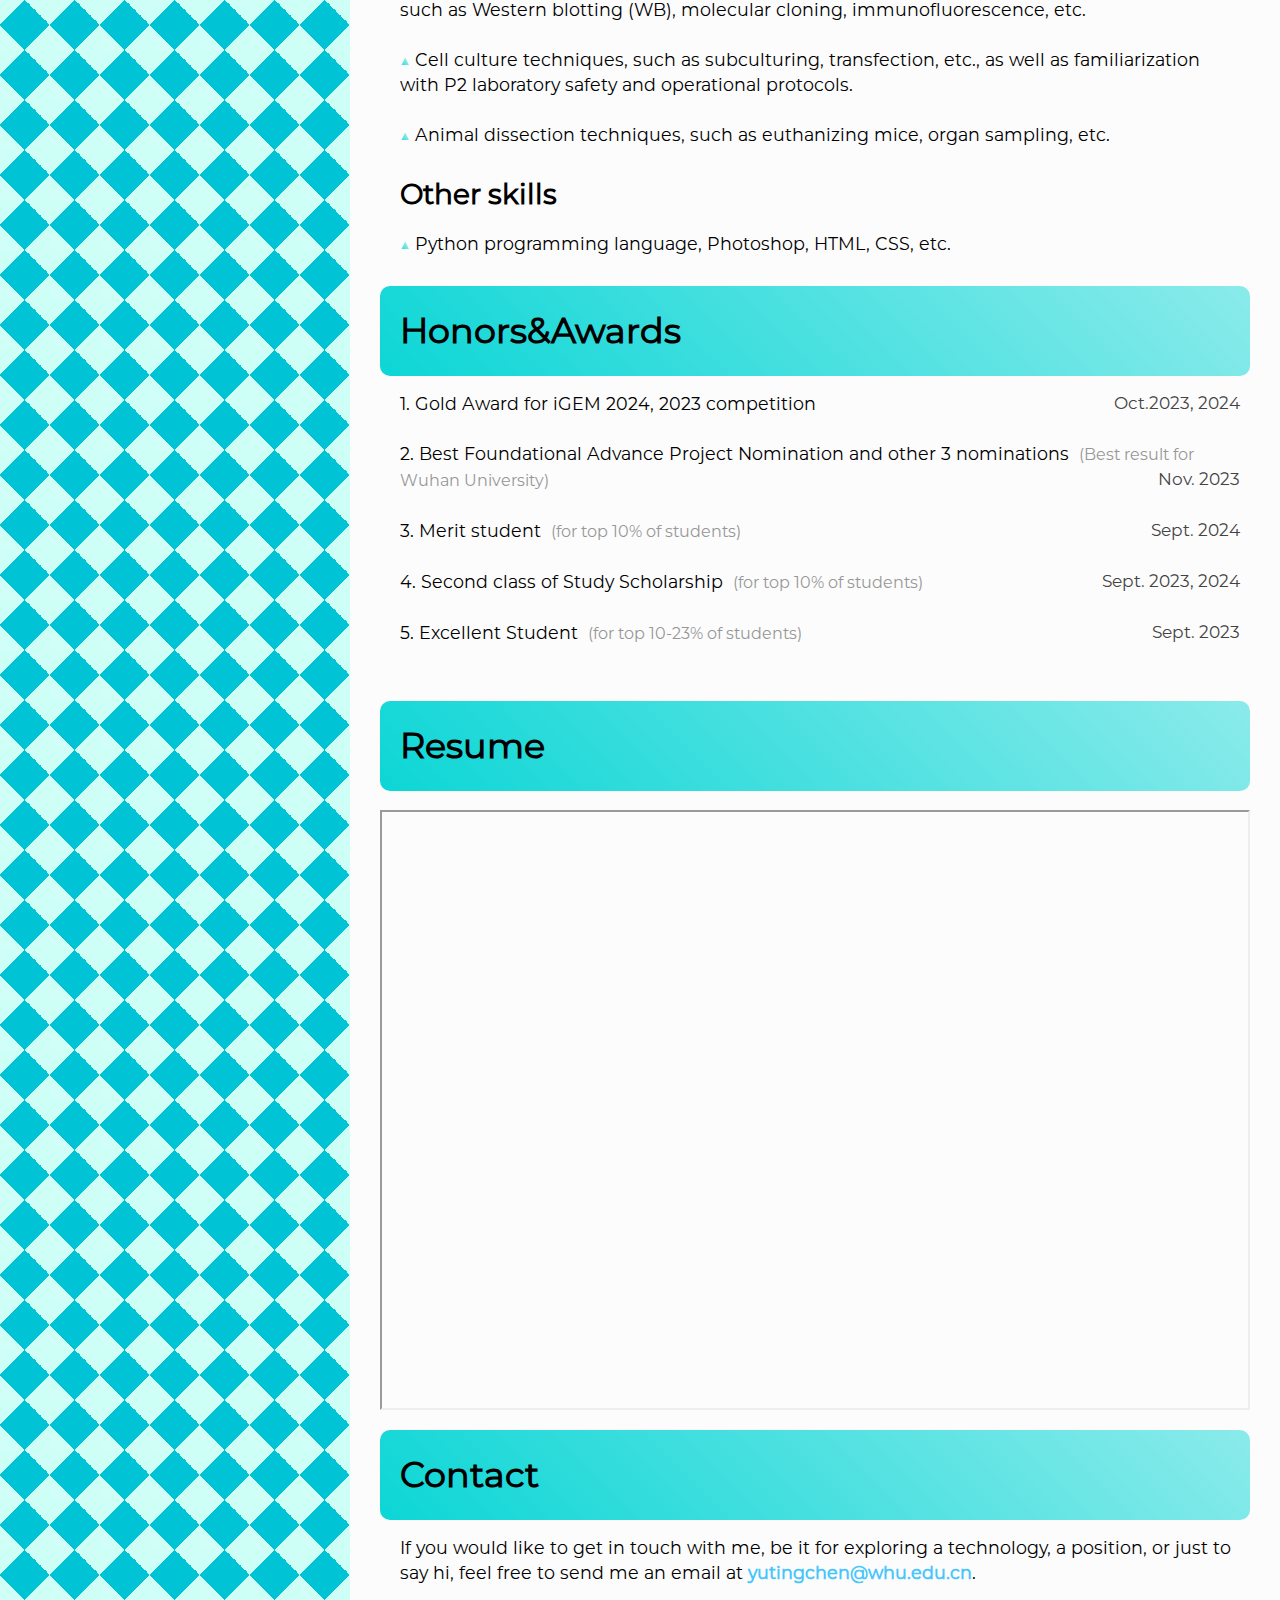
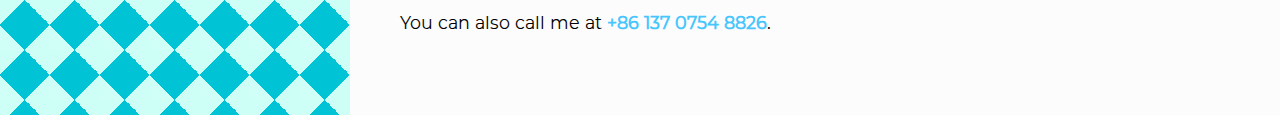
==== commit 40725339: "11111" ====
--- a/index.html
+++ b/index.html
@@ -71,7 +71,7 @@
     </section>
     <section id="Research">
         <h1> Research </h1>
-        <h2>Expolring Regulatory Role of Crp Protein in Benzo[a]pyrene(BaP) Degradation by <em>Pseudomonas</em> </h2>   
+        <h2>Exploring Regulatory Role of Crp Protein in Benzo[a]pyrene(BaP) Degradation by <em>Pseudomonas</em> </h2>   
         <h3>Lab of Prof. Zhixiong Xie -Wuhan University   <span style=" color: rgb(67, 67, 67); font-size:13px;float:right;">Sept 2023-Jun 2024</span>  </h3>
         <p>
             ● For detecting the function of Crp protein, performed gene knockout of crp to obtain a deficient strain, and subsequently, a revertant strain was constructed by homologous recombination method.<br><br>
@@ -80,10 +80,10 @@
             ● For detecting the interaction between Crp protein, cAMP, and the <em>rhd</em> promoter associated with BaP degradation, performed EMSA test.<br><br>
             ● For measuring the expression levels of the <em>rhd</em>  in the deficient, wild-type, and revertant strains., performed a qPCR assay.<br>
         </p>
-        <h2>Design and Constrction of an Adhesion System for an Engineered Intestinal Probiotic</h2>
+        <h2>Design and Construction of an Adhesion System for an Engineered Intestinal Probiotic</h2>
         <h3>Lab of Prof. Zhixiong Xie -Wuhan University  <span style=" color: rgb(67, 67, 67); font-size:13px;float:right;">Nov 2023-Oct 2024</span>  </h3>
         <p>
-            ● For addressing the issue of patients repeatedly taking nutritional peptides, participated in designing an enginnered intestinal probiotic, including peptide secretion, colonization and safety components.<br><br>
+            ● For addressing the issue of patients repeatedly taking nutritional peptides, participated in designing an engineered intestinal probiotic, including peptide secretion, colonization, and safety components.<br><br>
             ● For ensuring the long-term colonization of the engineered probiotic, involved in the development of an adhesion system and designed the experimental methodology.<br><br>
             ● For evaluating the expression levels of the target genes and corresponding proteins, performed molecular cloning for optimized exprssions, followed by WB and an optimized protocol for detecting.<br><br>
             ● For determining the phenotypic characteristics of the surface-display protein, performed immunofluorescence detection.<br><br>
@@ -103,7 +103,7 @@
     <section id="Skills">
         <h1> Skills </h1>
         <h2>Experimental skills:</h2>
-        <p><span class="gradient-text">▲</span> Proficient in conducting molecular biology experiments and certain immunological assays, such as Western blotting (WB), molecular cloning, immunofluorescence,etc.<br><br>
+        <p><span class="gradient-text">▲</span> Proficient in conducting molecular biology experiments and certain immunological assays, such as Western blotting (WB), molecular cloning, immunofluorescence, etc.<br><br>
            <span class="gradient-text">▲</span> Cell culture techniques, such as subculturing, transfection, etc., as well as familiarization with P2 laboratory safety and operational protocols.<br><br>
            <span class="gradient-text">▲</span> Animal dissection techniques, such as euthanizing mice, organ sampling, etc.<br>
         </p>
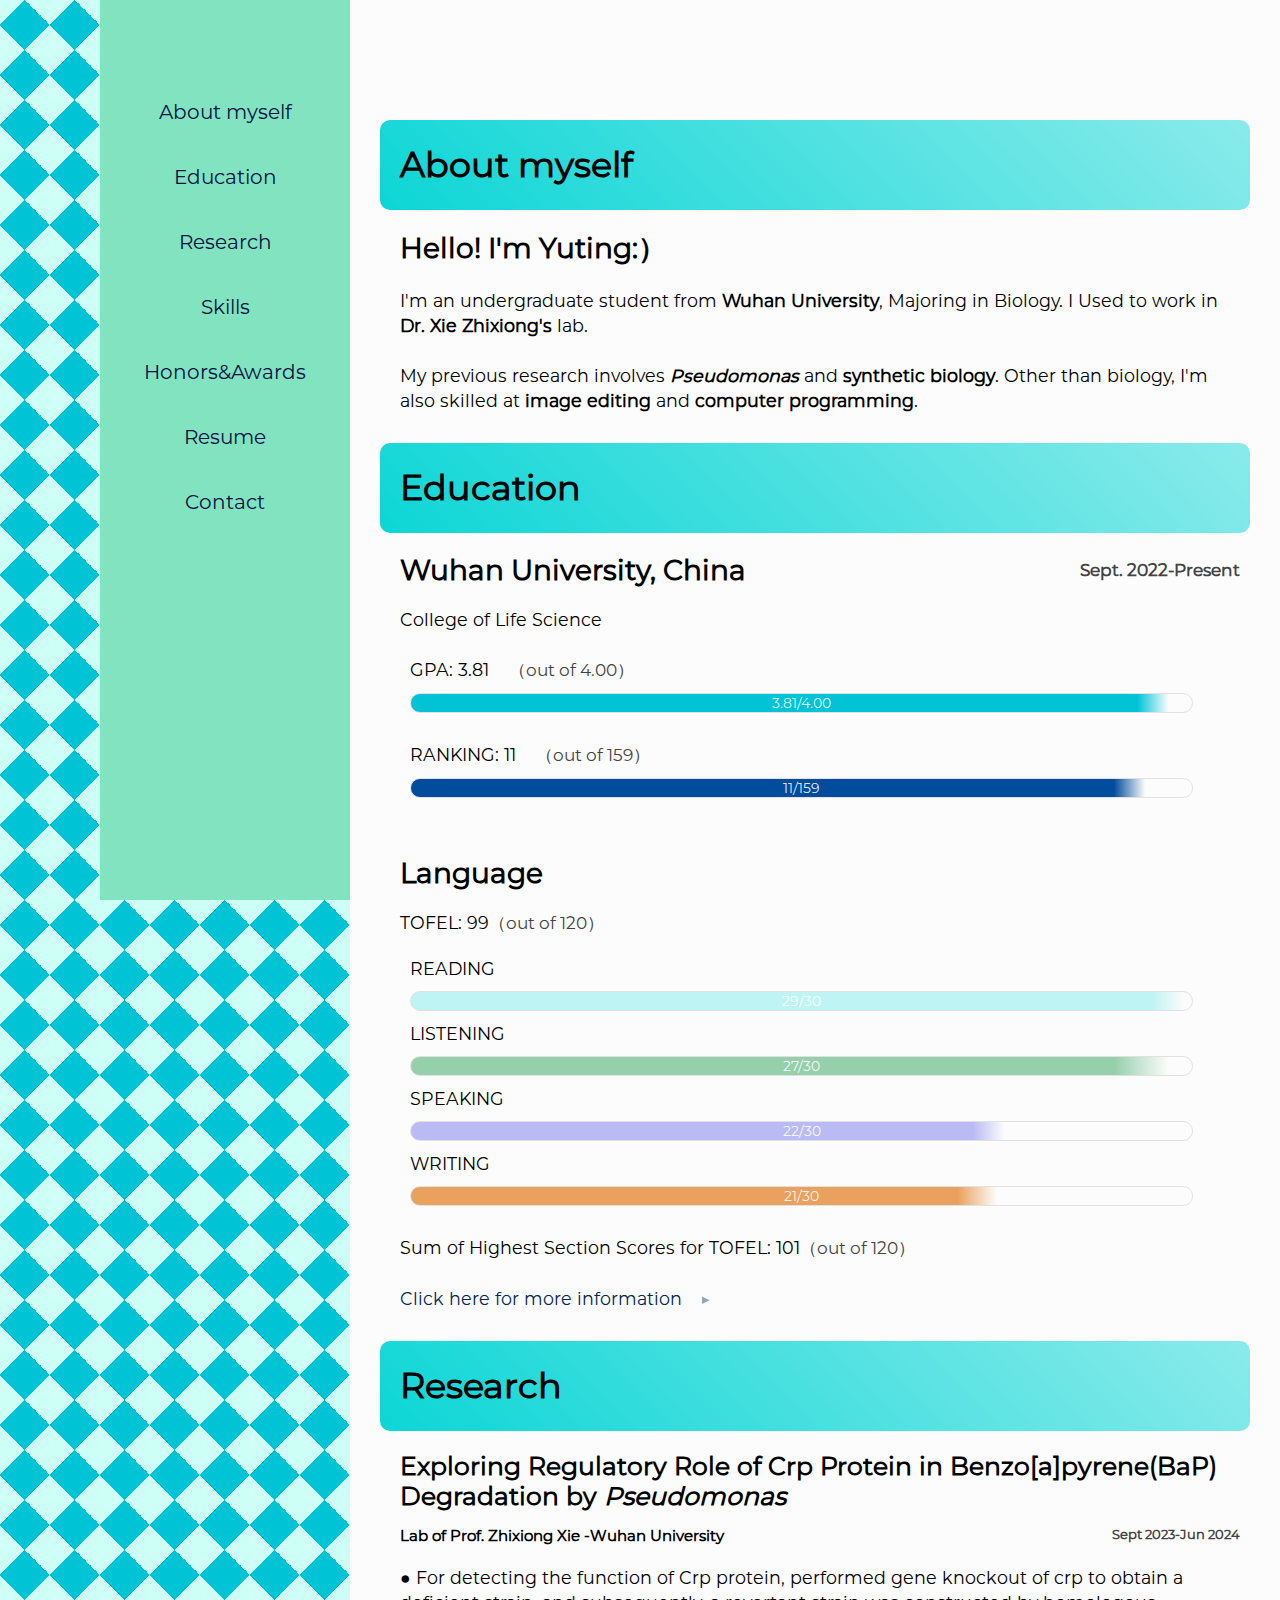
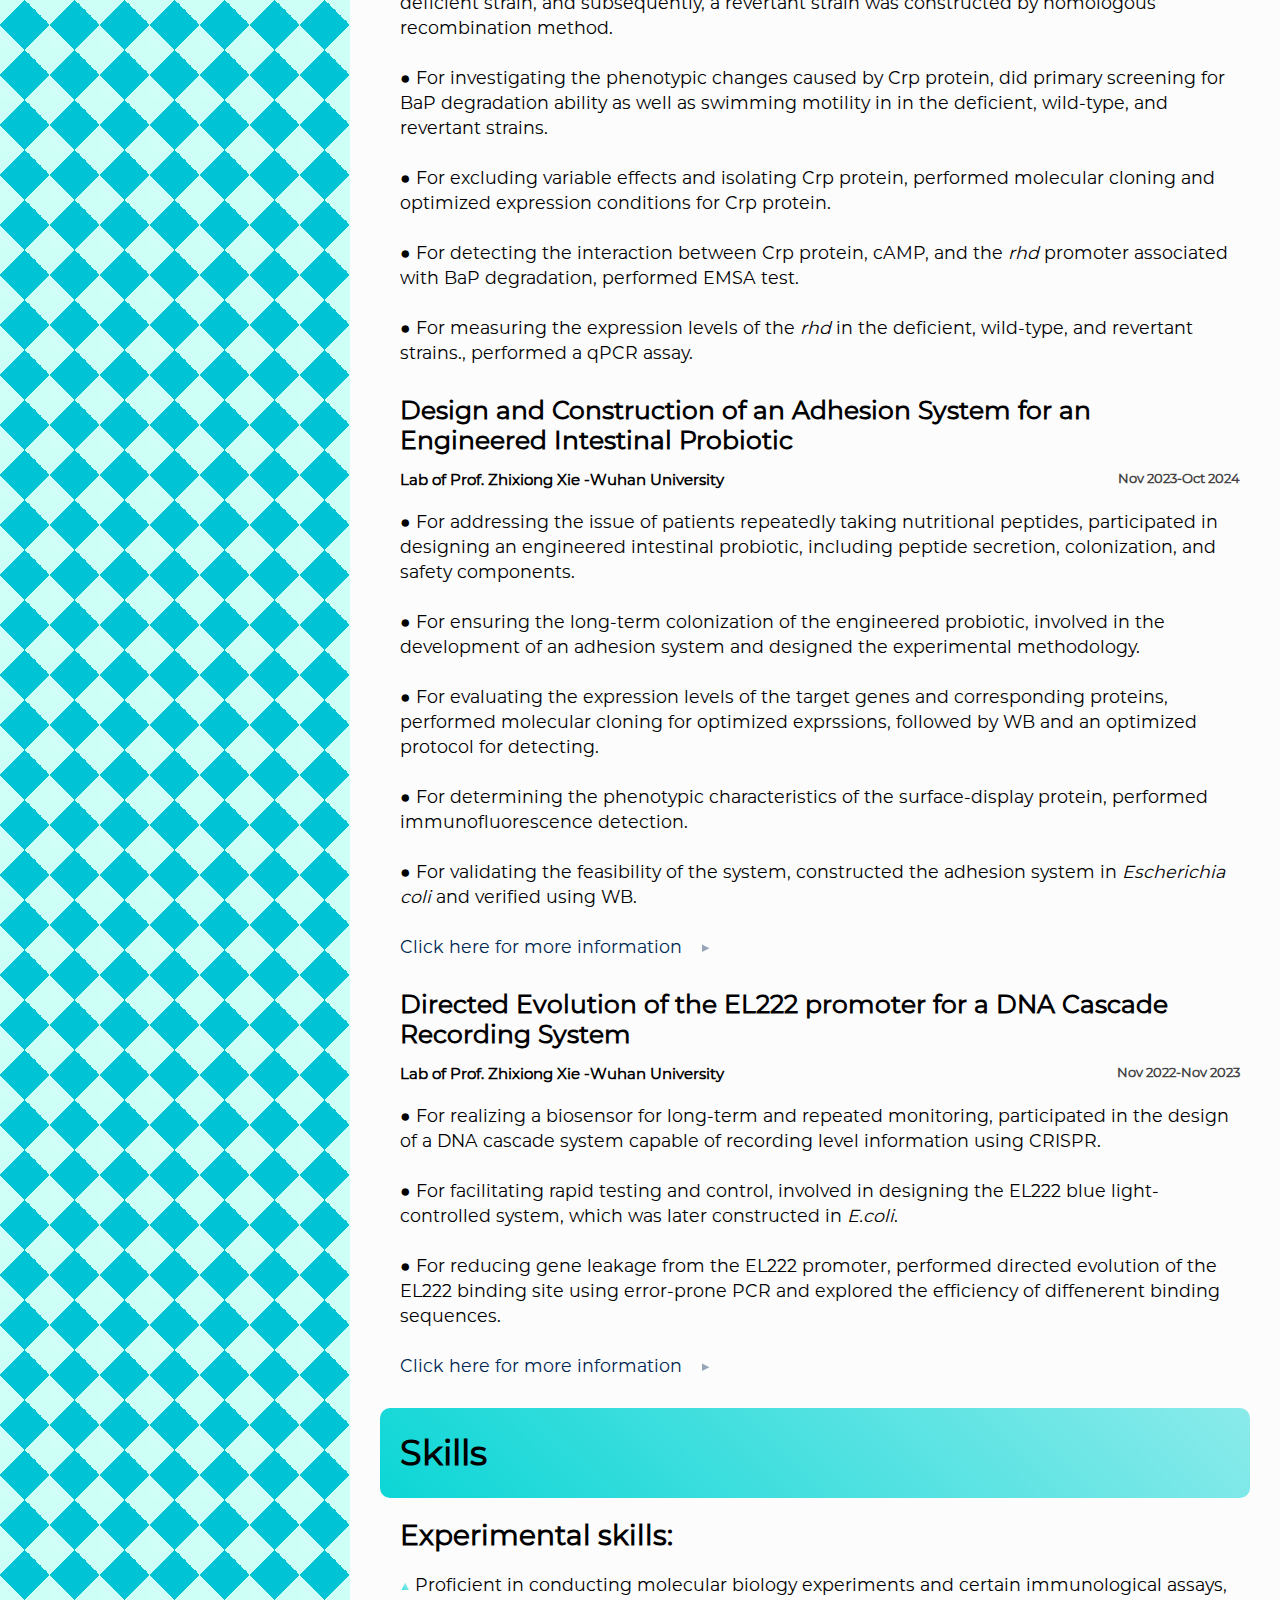
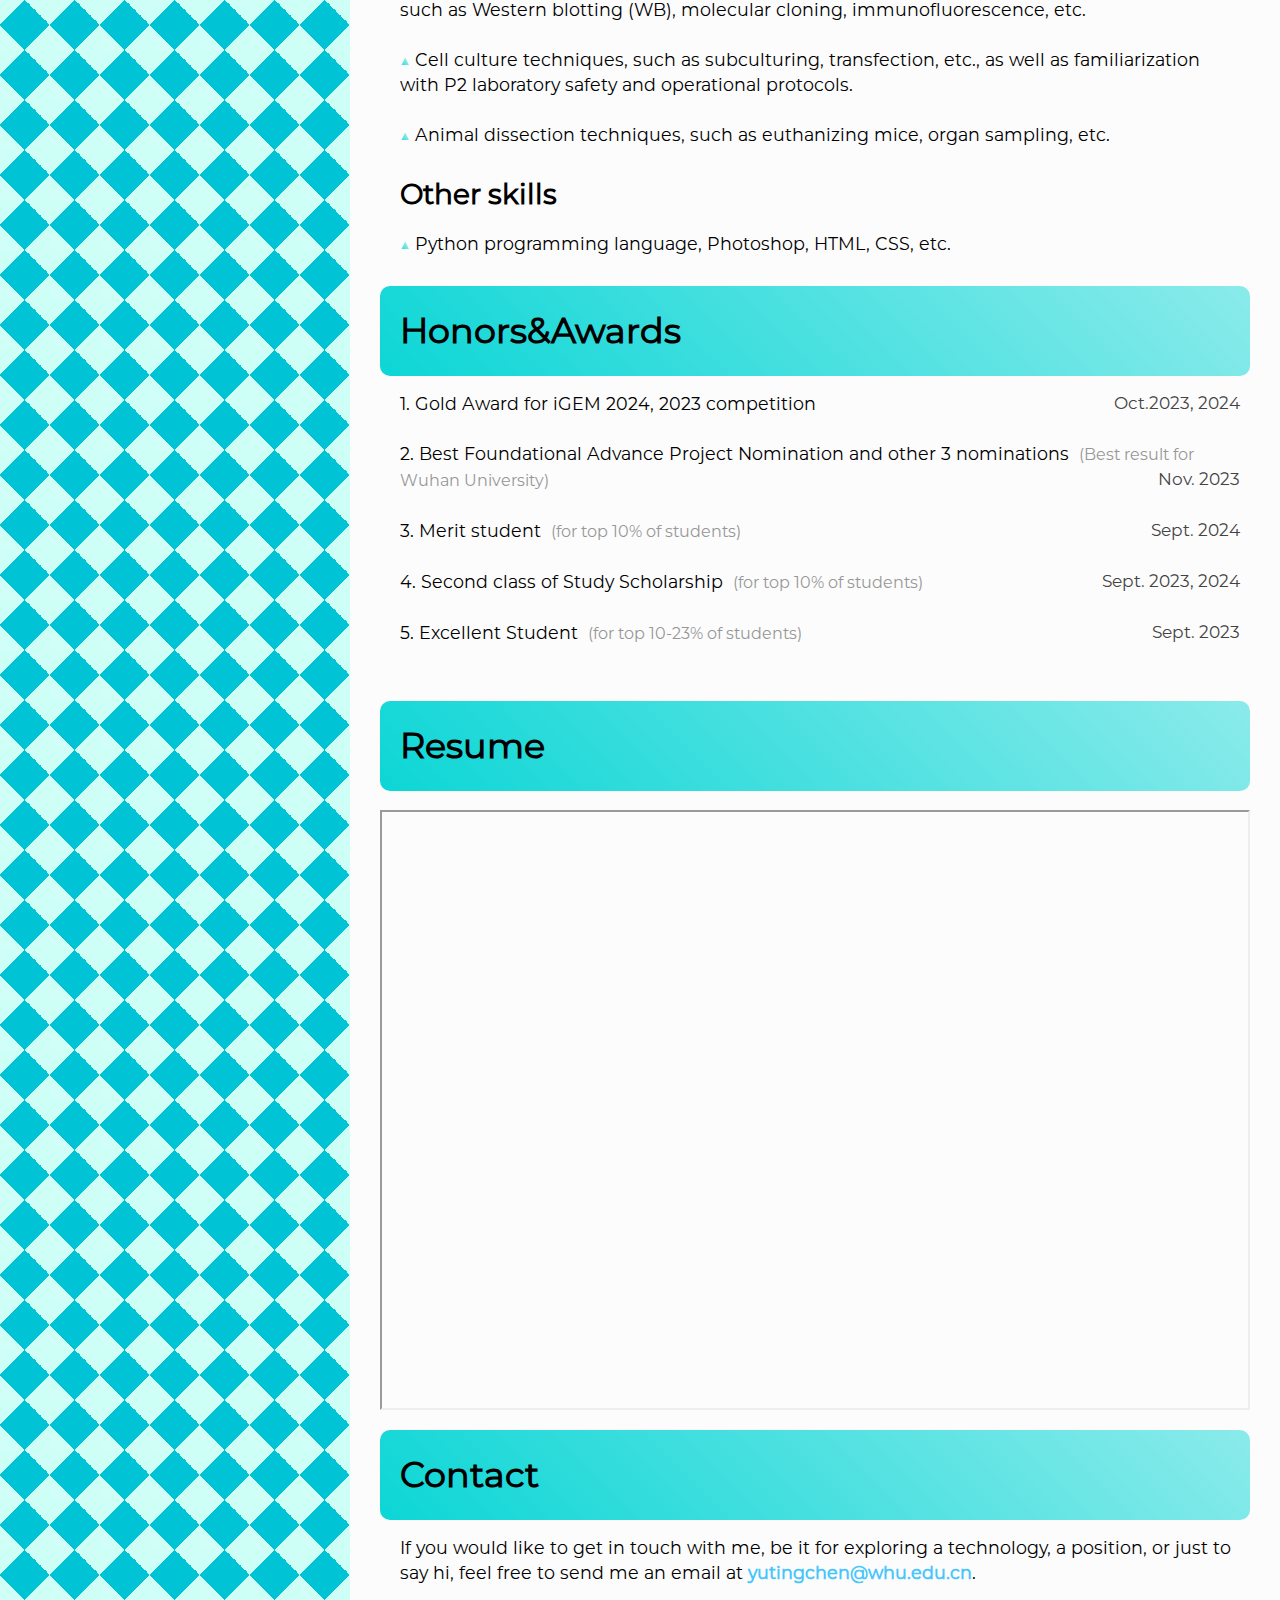
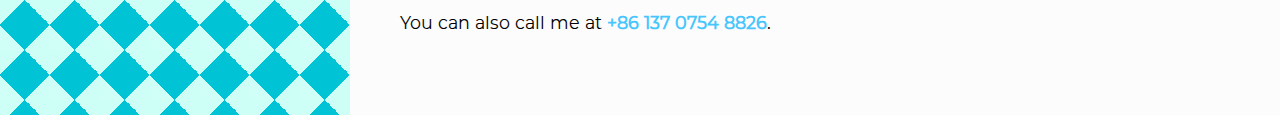
==== commit 83f0e71f: "1111" ====
--- a/index.html
+++ b/index.html
@@ -38,7 +38,7 @@
             I'm an undergraduate student from <b>Wuhan University</b>, Majoring in Biology. I Used to work in <b>Dr. Xie Zhixiong's</b> lab.<br><br>
             My previous research involves <b><em>Pseudomonas</em></b> and <b>synthetic biology</b>. 
 
-            Other than biology, I'm also skilled at <b>computer programming</b> and <b>image editing</b>.
+            Other than biology, I'm also skilled at <b>image editing</b> and <b>computer programming</b>.
         </p>
     </section>
     <section id="Education">
@@ -76,7 +76,7 @@
         <p>
             ● For detecting the function of Crp protein, performed gene knockout of crp to obtain a deficient strain, and subsequently, a revertant strain was constructed by homologous recombination method.<br><br>
             ● For investigating the phenotypic changes caused by Crp protein, did primary screening for BaP degradation ability as well as swimming motility in in the deficient, wild-type, and revertant strains.<br><br>
-            ● For excluding variable effects and isolating Crp protein, performed molecular cloning and optimized expression condition for Crp protein.<br><br>
+            ● For excluding variable effects and isolating Crp protein, performed molecular cloning and optimized expression conditions for Crp protein.<br><br>
             ● For detecting the interaction between Crp protein, cAMP, and the <em>rhd</em> promoter associated with BaP degradation, performed EMSA test.<br><br>
             ● For measuring the expression levels of the <em>rhd</em>  in the deficient, wild-type, and revertant strains., performed a qPCR assay.<br>
         </p>
